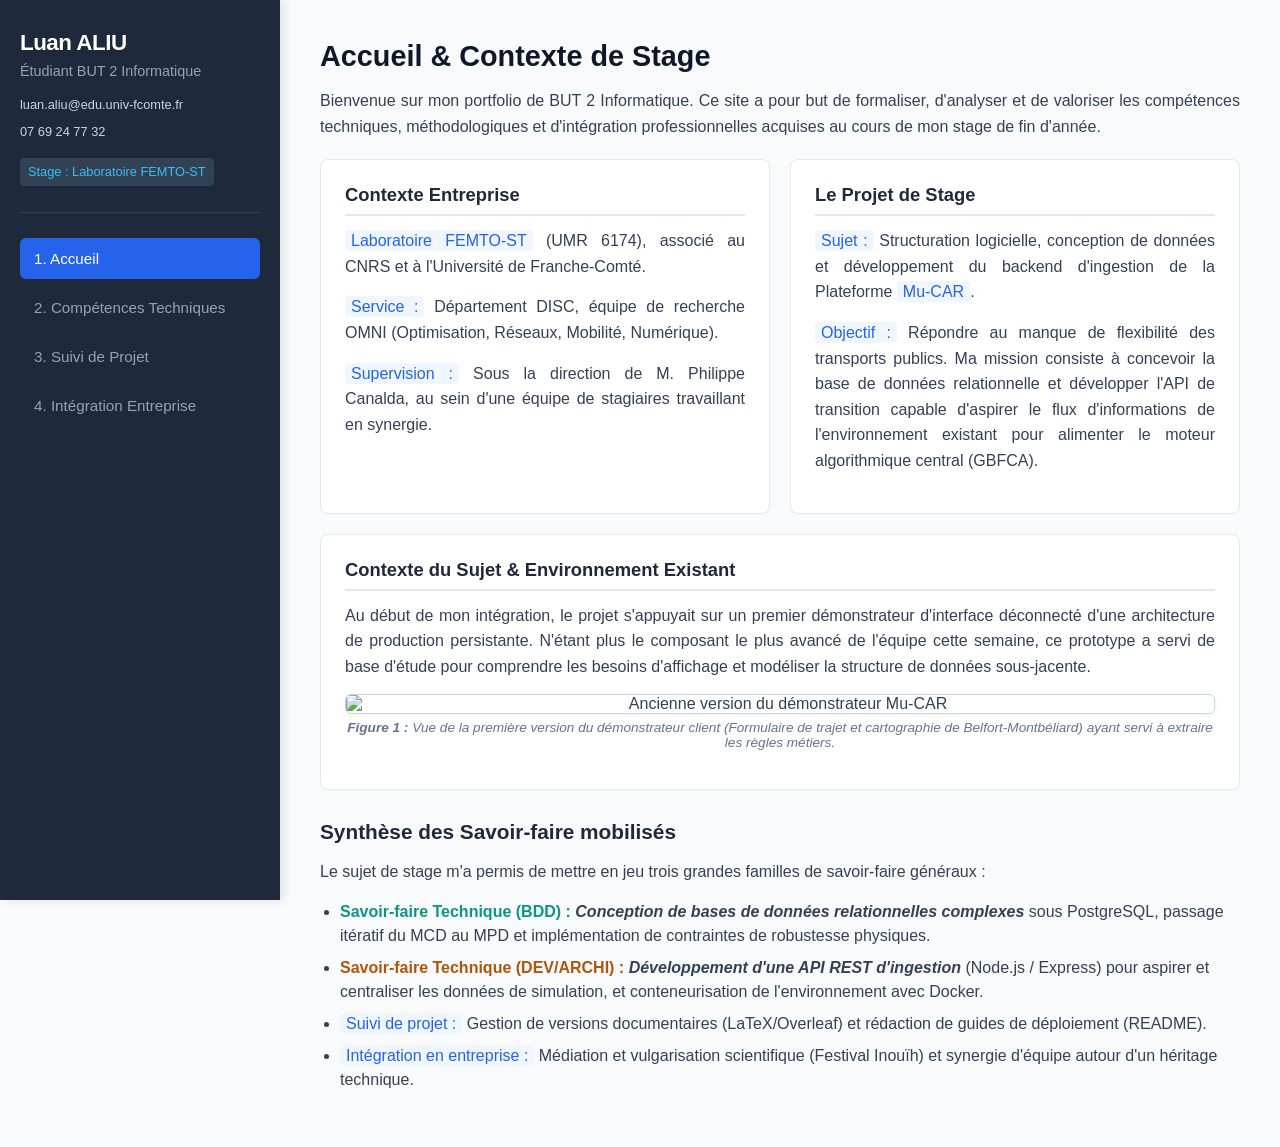
==== index.html @ a651ade5 "maj traces" ====
<!DOCTYPE html>
<html lang="fr">
<head>
    <meta charset="UTF-8">
    <meta name="viewport" content="width=device-width, initial-scale=1.0">
    <title>Portfolio BUT 2 - Accueil</title>
    <link rel="stylesheet" href="css/style.css">
</head>
<body>

    <div id="sidebar">
        <div id="profile-header">
            <h1>Luan ALIU</h1>
            <p class="title-sub">Étudiant BUT 2 Informatique</p>
            <p>luan.aliu@edu.univ-fcomte.fr</p>
            <p>07 69 24 77 32</p>
            <p class="lab-info">Stage : Laboratoire FEMTO-ST</p>
        </div>
        <nav class="main-nav">
            <a href="index.html" class="nav-link active">1. Accueil</a>
            <a href="technique.html" class="nav-link">2. Compétences Techniques</a>
            <a href="projet.html" class="nav-link">3. Suivi de Projet</a>
            <a href="entreprise.html" class="nav-link">4. Intégration Entreprise</a>
        </nav>
    </div>

    <div id="main-content">
        <h2>Accueil & Contexte de Stage</h2>
        <p>Bienvenue sur mon portfolio de BUT 2 Informatique. Ce site a pour but de formaliser, d'analyser et de valoriser les compétences techniques, méthodologiques et d'intégration professionnelles acquises au cours de mon stage de fin d'année.</p>
        
        <div class="flex-container">
            <div class="card">
                <h3>Contexte Entreprise</h3>
                <p><span class="highlight">Laboratoire FEMTO-ST</span> (UMR 6174), associé au CNRS et à l'Université de Franche-Comté.</p>
                <p><span class="highlight">Service :</span> Département DISC, équipe de recherche OMNI (Optimisation, Réseaux, Mobilité, Numérique).</p>
                <p><span class="highlight">Supervision :</span> Sous la direction de M. Philippe Canalda, au sein d'une équipe de stagiaires travaillant en synergie.</p>
            </div>
            <div class="card">
                <h3>Le Projet de Stage</h3>
                <p><span class="highlight">Sujet :</span> Structuration logicielle, conception de données et développement du backend d'ingestion de la Plateforme <span class="highlight">Mu-CAR</span>.</p>
                <p><span class="highlight">Objectif :</span> Répondre au manque de flexibilité des transports publics. Ma mission consiste à concevoir la base de données relationnelle et développer l'API de transition capable d'aspirer le flux d'informations de l'environnement existant pour alimenter le moteur algorithmique central (GBFCA).</p>
            </div>
        </div>

        <div class="card" style="margin-top: 20px;">
            <h3>Contexte du Sujet & Environnement Existant</h3>
            <p>Au début de mon intégration, le projet s'appuyait sur un premier démonstrateur d'interface déconnecté d'une architecture de production persistante. N'étant plus le composant le plus avancé de l'équipe cette semaine, ce prototype a servi de base d'étude pour comprendre les besoins d'affichage et modéliser la structure de données sous-jacente.</p>
            
            <div style="text-align: center;">
                <img src="images/demonstrateur_v1.jpg" alt="Ancienne version du démonstrateur Mu-CAR" class="portfolio-img" style="max-height: 350px; margin: 0 auto;">
                <span class="trace-caption"><b>Figure 1 :</b> Vue de la première version du démonstrateur client (Formulaire de trajet et cartographie de Belfort-Montbéliard) ayant servi à extraire les règles métiers.</span>
            </div>
        </div>

        <h3>Synthèse des Savoir-faire mobilisés</h3>
        <p>Le sujet de stage m'a permis de mettre en jeu trois grandes familles de savoir-faire généraux :</p>
        <ul>
            <li><span class="sf-bdd">Savoir-faire Technique (BDD) :</span> <i><b>Conception de bases de données relationnelles complexes</b></i> sous PostgreSQL, passage itératif du MCD au MPD et implémentation de contraintes de robustesse physiques.</li>
            <li><span class="sf-dev">Savoir-faire Technique (DEV/ARCHI) :</span> <i><b>Développement d'une API REST d'ingestion</b></i> (Node.js / Express) pour aspirer et centraliser les données de simulation, et conteneurisation de l'environnement avec Docker.</li>
            <li><span class="highlight">Suivi de projet :</span> Gestion de versions documentaires (LaTeX/Overleaf) et rédaction de guides de déploiement (README).</li>
            <li><span class="highlight">Intégration en entreprise :</span> Médiation et vulgarisation scientifique (Festival Inouïh) et synergie d'équipe autour d'un héritage technique.</li>
        </ul>
    </div>

</body>
</html>
---- css/style.css ----
/* ==========================================================================
   1. VARIABLES ET CONFIGURATION GÉNÉRALE
   ========================================================================== */
:root {
    --primary-color: #2563eb;       /* Bleu principal */
    --primary-hover: #1d4ed8;       /* Bleu survol */
    --bg-main: #f8fafc;             /* Fond de la page */
    --bg-sidebar: #1e293b;          /* Fond de la navigation (sombre) */
    --text-main: #334155;           /* Couleur du texte principal */
    --text-muted: #64748b;          /* Texte secondaire */
    --border-color: #e2e8f0;        /* Couleur des bordures */
    
    /* Couleurs thématiques pour le marquage des savoir-faire */
    --color-bdd: #0d9488;           /* Sarcelle / Teal */
    --color-dev: #b45309;           /* Ambre / Orange foncé */
    --color-archi: #6d28d9;         /* Violet */
}

* {
    box-sizing: border-box;
    margin: 0;
    padding: 0;
}

body {
    font-family: -apple-system, BlinkMacSystemFont, "Segoe UI", Roboto, Helvetica, Arial, sans-serif;
    color: var(--text-main);
    background-color: var(--bg-main);
    display: flex;
    min-height: 100vh;
}

/* ==========================================================================
   2. STRUCTURE DE LA BARRE LATÉRALE (ENTÊTE FIXE)
   ========================================================================== */
#sidebar {
    width: 280px;
    background-color: var(--bg-sidebar);
    color: #ffffff;
    padding: 30px 20px;
    position: fixed;
    top: 0;
    bottom: 0;
    left: 0;
    display: flex;
    flex-direction: column;
    z-index: 100;
    box-shadow: 4px 0 10px rgba(0, 0, 0, 0.1);
}

#profile-header {
    border-bottom: 1px solid #334155;
    padding-bottom: 20px;
    margin-bottom: 25px;
}

#profile-header h1 {
    font-size: 1.4rem;
    font-weight: 700;
    letter-spacing: -0.5px;
    margin-bottom: 4px;
}

#profile-header .title-sub {
    color: #94a3b8;
    font-size: 0.9rem;
    margin-bottom: 12px;
}

#profile-header p {
    font-size: 0.8rem;
    color: #cbd5e1;
    margin-bottom: 6px;
}

#profile-header .lab-info {
    margin-top: 10px;
    display: inline-block;
    background-color: #334155;
    padding: 4px 8px;
    border-radius: 4px;
    font-weight: 500;
    color: #38bdf8;
}

/* Navigation principale entre les 4 pages */
.main-nav {
    display: flex;
    flex-direction: column;
    gap: 8px;
}

.nav-link {
    color: #94a3b8;
    text-decoration: none;
    padding: 12px 14px;
    border-radius: 6px;
    font-size: 0.95rem;
    font-weight: 500;
    transition: all 0.2s ease;
}

.nav-link:hover {
    background-color: #334155;
    color: #ffffff;
}

.nav-link.active {
    background-color: var(--primary-color);
    color: #ffffff;
}

/* ==========================================================================
   3. ZONE DE CONTENU PRINCIPALE
   ========================================================================== */
#main-content {
    margin-left: 280px; /* Décale le contenu pour laisser la place au menu fixe */
    flex-grow: 1;
    padding: 40px;
    max-width: 1100px;
}

h2 {
    font-size: 1.8rem;
    color: #0f172a;
    margin-bottom: 15px;
    font-weight: 700;
}

h3 {
    font-size: 1.3rem;
    color: #1e293b;
    margin-top: 30px;
    margin-bottom: 15px;
    font-weight: 600;
}

h4 {
    font-size: 1rem;
    color: #0f172a;
    margin-bottom: 10px;
    font-weight: 600;
}

p {
    font-size: 1rem;
    line-height: 1.6;
    margin-bottom: 15px;
    text-align: justify;
}

ul {
    margin-bottom: 15px;
    padding-left: 20px;
}

li {
    margin-bottom: 8px;
    line-height: 1.5;
}

/* ==========================================================================
   4. COMPOSANTS ET CARTES (CARDS)
   ========================================================================== */
.flex-container {
    display: flex;
    gap: 20px;
    margin-top: 20px;
}

.card {
    background: #ffffff;
    border: 1px solid var(--border-color);
    border-radius: 8px;
    padding: 24px;
    flex: 1;
    box-shadow: 0 1px 3px rgba(0,0,0,0.02);
}

.card h3 {
    margin-top: 0;
    margin-bottom: 12px;
    font-size: 1.15rem;
    border-bottom: 2px solid var(--border-color);
    padding-bottom: 8px;
}

/* Éléments de mise en valeur (Mots-clés / Badges) */
.highlight {
    background-color: #eff6ff;
    color: var(--primary-color);
    padding: 2px 6px;
    border-radius: 4px;
    font-weight: 500;
}

.badge {
    display: inline-block;
    background-color: #22c55e;
    color: #ffffff;
    font-size: 0.8rem;
    font-weight: 700;
    padding: 4px 8px;
    border-radius: 4px;
    margin-top: 5px;
}

/* ==========================================================================
   5. NAVIGATION DES SOUS-PAGES (ONGLETS INTERNES)
   ========================================================================== */
.sub-nav-container {
    display: flex;
    gap: 10px;
    border-bottom: 2px solid var(--border-color);
    margin-bottom: 25px;
    margin-top: 10px;
}

.sub-btn {
    background: none;
    border: none;
    padding: 10px 16px;
    font-size: 0.95rem;
    font-weight: 600;
    color: var(--text-muted);
    cursor: pointer;
    border-bottom: 2px solid transparent;
    margin-bottom: -2px;
    transition: all 0.2s ease;
}

.sub-btn:hover {
    color: var(--primary-color);
}

.sub-btn.active {
    color: var(--primary-color);
    border-bottom-color: var(--primary-color);
}

/* Gestion de la visibilité des sous-pages dynamiques */
.sub-page {
    display: none;
}

.sub-page.active {
    display: block;
}

/* Encadré d'introduction des savoir-faire élémentaires */
.skills-list-box {
    background-color: #f1f5f9;
    border: 1px solid #cbd5e1;
    border-radius: 6px;
    padding: 16px 20px;
    margin-bottom: 25px;
}

.skills-list-box h4 {
    color: #334155;
    margin-bottom: 12px;
}

/* ==========================================================================
   6. MARQUAGE COUPE-FEU DES SAVOIR-FAIRE DANS LE TEXTE
   ========================================================================== */
.sf-bdd {
    color: var(--color-bdd);
    font-weight: 600;
}

.sf-dev {
    color: var(--color-dev);
    font-weight: 600;
}

.sf-archi {
    color: var(--color-archi);
    font-weight: 600;
}

/* ==========================================================================
   7. STYLISATION DES TRACES DU CODE ET TEXTE BRUT
   ========================================================================== */
.trace-box {
    background-color: #0f172a;
    color: #f8fafc;
    padding: 16px;
    border-radius: 6px;
    font-family: "Fira Code", Consolas, Monaco, monospace;
    font-size: 0.9rem;
    overflow-x: auto;
    margin-top: 10px;
    border-left: 4px solid var(--primary-color);
    line-height: 1.5;
}

.trace-caption {
    display: block;
    font-size: 0.85rem;
    color: var(--text-muted);
    margin-top: 6px;
    margin-bottom: 15px;
    font-style: italic;
}

/* ==========================================================================
   8. AJOUT CONFORME : STYLISATION DES TRACES VISUELLES (IMAGES & CADRES)
   ========================================================================== */
/* Image générique d'une trace ou illustration */
.portfolio-img {
    max-width: 100%;
    height: auto;
    border: 1px solid #cbd5e1;
    border-radius: 6px;
    box-shadow: 0 2px 5px rgba(0, 0, 0, 0.05);
    margin-top: 5px;
    display: block;
}

/* Conteneur pour encadrer proprement une image technique */
.trace-image-wrapper {
    position: relative;
    background-color: #ffffff;
    padding: 10px;
    border: 1px solid var(--border-color);
    border-radius: 8px;
    margin-top: 10px;
}

/* Bannière d'appel pour matérialiser graphiquement les zones/points remarquables */
.visual-callout-box {
    background-color: #eff6ff;
    border-left: 4px solid var(--primary-color);
    padding: 12px 16px;
    margin: 15px 0;
    font-size: 0.92rem;
    line-height: 1.5;
    border-radius: 0 6px 6px 0;
}

.visual-callout-box b {
    color: #1e40af;
}

.visual-callout-box tt {
    background-color: #dbeafe;
    padding: 1px 4px;
    border-radius: 4px;
    font-family: monospace;
    font-size: 0.95rem;
}
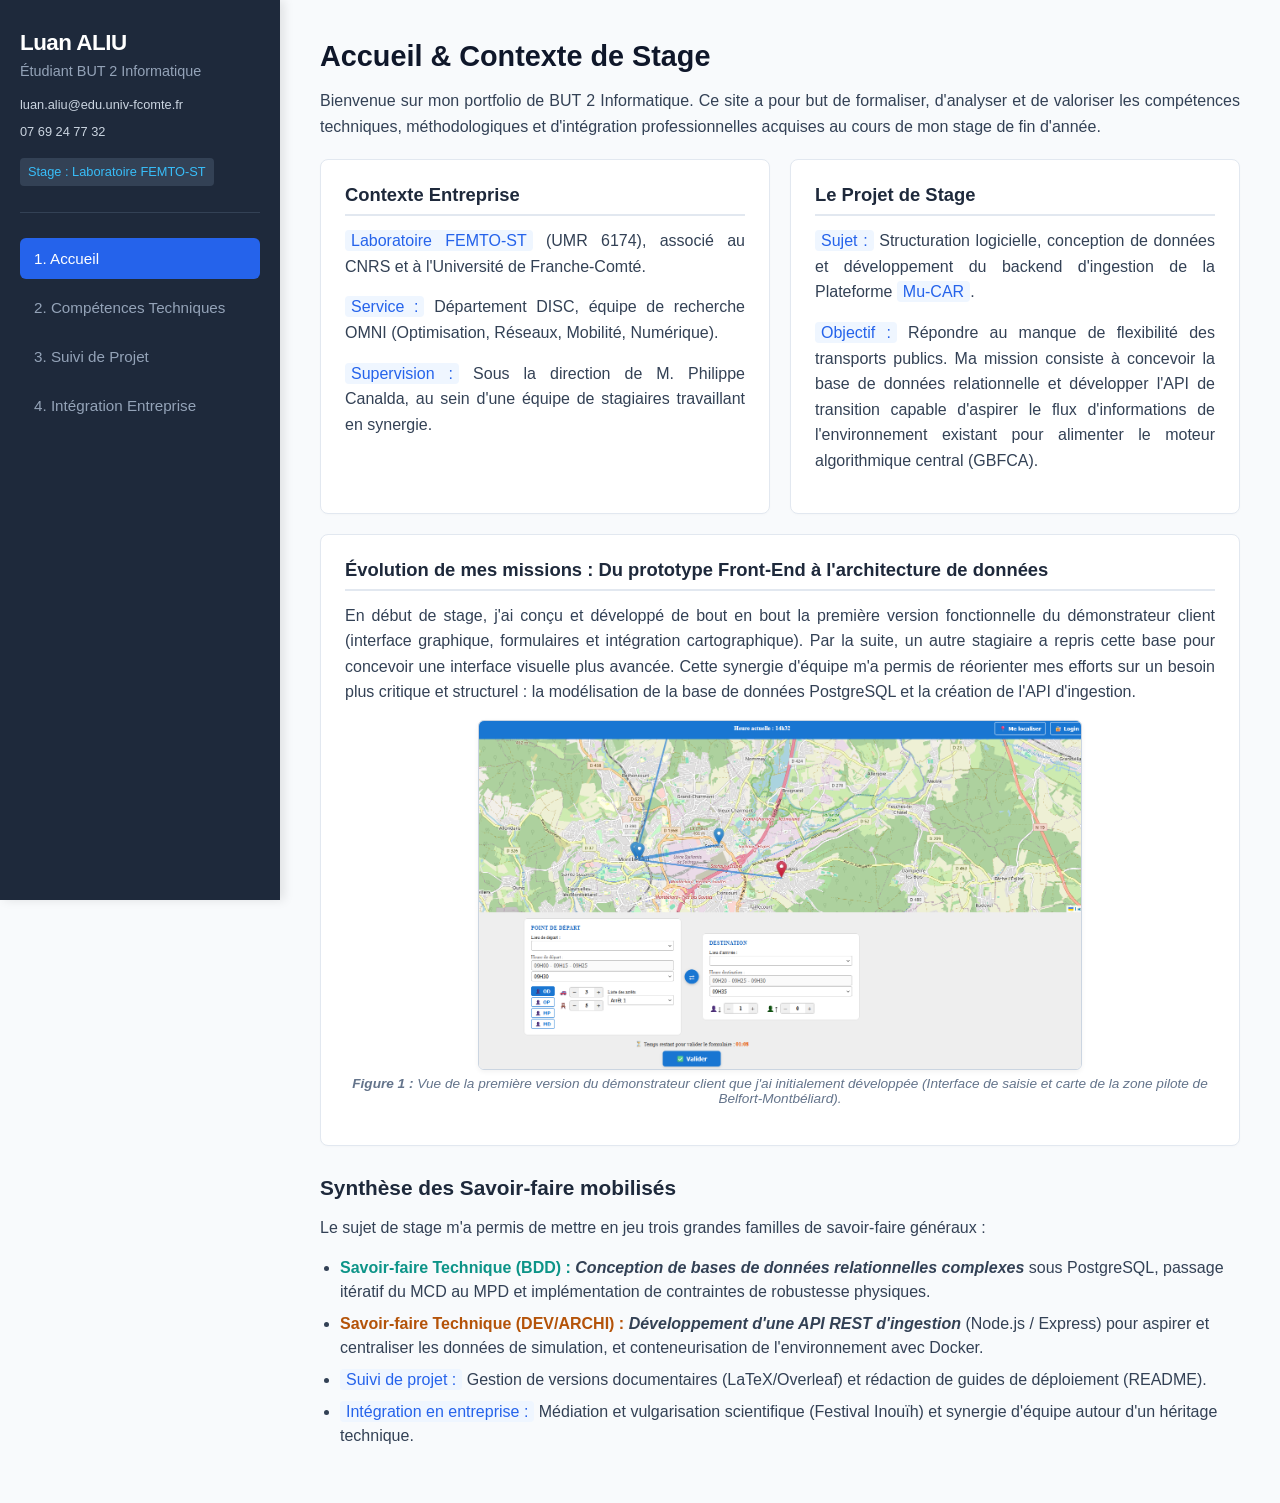
==== commit aad8b12b: "maj erreur image accueil" ====
--- a/index.html
+++ b/index.html
@@ -43,12 +43,12 @@
         </div>
 
         <div class="card" style="margin-top: 20px;">
-            <h3>Contexte du Sujet & Environnement Existant</h3>
-            <p>Au début de mon intégration, le projet s'appuyait sur un premier démonstrateur d'interface déconnecté d'une architecture de production persistante. N'étant plus le composant le plus avancé de l'équipe cette semaine, ce prototype a servi de base d'étude pour comprendre les besoins d'affichage et modéliser la structure de données sous-jacente.</p>
+            <h3>Évolution de mes missions : Du prototype Front-End à l'architecture de données</h3>
+            <p>En début de stage, j'ai conçu et développé de bout en bout la première version fonctionnelle du démonstrateur client (interface graphique, formulaires et intégration cartographique). Par la suite, un autre stagiaire a repris cette base pour concevoir une interface visuelle plus avancée. Cette synergie d'équipe m'a permis de réorienter mes efforts sur un besoin plus critique et structurel : la modélisation de la base de données PostgreSQL et la création de l'API d'ingestion.</p>
             
             <div style="text-align: center;">
-                <img src="images/demonstrateur_v1.jpg" alt="Ancienne version du démonstrateur Mu-CAR" class="portfolio-img" style="max-height: 350px; margin: 0 auto;">
-                <span class="trace-caption"><b>Figure 1 :</b> Vue de la première version du démonstrateur client (Formulaire de trajet et cartographie de Belfort-Montbéliard) ayant servi à extraire les règles métiers.</span>
+                <img src="images/demonstrateur_v1.png" alt="Première version du démonstrateur par Luan Aliu" class="portfolio-img" style="max-height: 350px; margin: 0 auto;">
+                <span class="trace-caption"><b>Figure 1 :</b> Vue de la première version du démonstrateur client que j'ai initialement développée (Interface de saisie et carte de la zone pilote de Belfort-Montbéliard).</span>
             </div>
         </div>
 
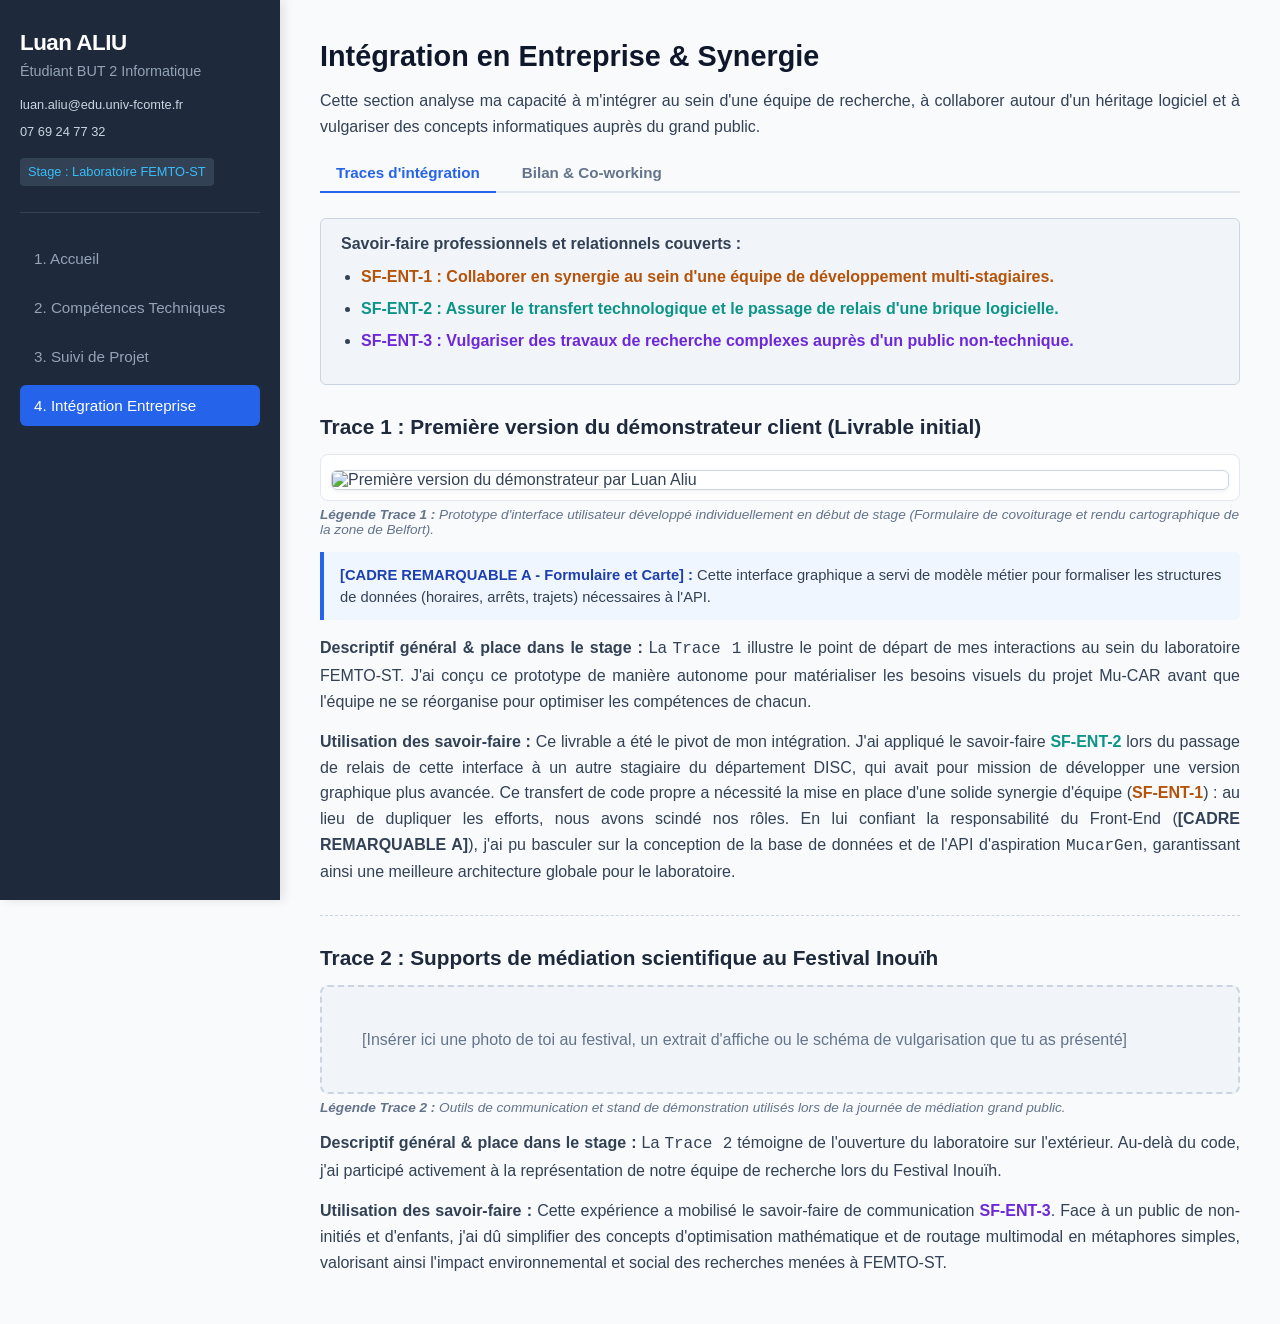
==== commit 87c84b4a: "modif accueil" ====
--- a/index.html
+++ b/index.html
@@ -3,7 +3,7 @@
 <head>
     <meta charset="UTF-8">
     <meta name="viewport" content="width=device-width, initial-scale=1.0">
-    <title>Portfolio BUT 2 - Accueil</title>
+    <title>Portfolio BUT 2 - Intégration Entreprise</title>
     <link rel="stylesheet" href="css/style.css">
 </head>
 <body>
@@ -17,50 +17,72 @@
             <p class="lab-info">Stage : Laboratoire FEMTO-ST</p>
         </div>
         <nav class="main-nav">
-            <a href="index.html" class="nav-link active">1. Accueil</a>
+            <a href="index.html" class="nav-link">1. Accueil</a>
             <a href="technique.html" class="nav-link">2. Compétences Techniques</a>
             <a href="projet.html" class="nav-link">3. Suivi de Projet</a>
-            <a href="entreprise.html" class="nav-link">4. Intégration Entreprise</a>
+            <a href="entreprise.html" class="nav-link active">4. Intégration Entreprise</a>
         </nav>
     </div>
 
     <div id="main-content">
-        <h2>Accueil & Contexte de Stage</h2>
-        <p>Bienvenue sur mon portfolio de BUT 2 Informatique. Ce site a pour but de formaliser, d'analyser et de valoriser les compétences techniques, méthodologiques et d'intégration professionnelles acquises au cours de mon stage de fin d'année.</p>
+        <h2>Intégration en Entreprise & Synergie</h2>
+        <p>Cette section analyse ma capacité à m'intégrer au sein d'une équipe de recherche, à collaborer autour d'un héritage logiciel et à vulgariser des concepts informatiques auprès du grand public.</p>
         
-        <div class="flex-container">
+        <div class="sub-nav-container">
+            <button class="sub-btn active" onclick="switchSubPage('ent-traces')">Traces d'intégration</button>
+            <button class="sub-btn" onclick="switchSubPage('ent-bilan')">Bilan & Co-working</button>
+        </div>
+
+        <div id="ent-traces" class="sub-page active">
+            
+            <div class="skills-list-box">
+                <h4>Savoir-faire professionnels et relationnels couverts :</h4>
+                <ul>
+                    <li><span class="sf-dev">SF-ENT-1 : Collaborer en synergie au sein d'une équipe de développement multi-stagiaires.</span></li>
+                    <li><span class="sf-bdd">SF-ENT-2 : Assurer le transfert technologique et le passage de relais d'une brique logicielle.</span></li>
+                    <li><span class="sf-archi">SF-ENT-3 : Vulgariser des travaux de recherche complexes auprès d'un public non-technique.</span></li>
+                </ul>
+            </div>
+
+            <h3>Trace 1 : Première version du démonstrateur client (Livrable initial)</h3>
+            <div class="trace-image-wrapper">
+                <img src="images/demonstrateur_v1.jpg" alt="Première version du démonstrateur par Luan Aliu" class="portfolio-img">
+            </div>
+            <span class="trace-caption"><b>Légende Trace 1 :</b> Prototype d'interface utilisateur développé individuellement en début de stage (Formulaire de covoiturage et rendu cartographique de la zone de Belfort).</span>
+
+            <div class="visual-callout-box">
+                <b>[CADRE REMARQUABLE A - Formulaire et Carte] :</b> Cette interface graphique a servi de modèle métier pour formaliser les structures de données (horaires, arrêts, trajets) nécessaires à l'API.
+            </div>
+            
+            <p><b>Descriptif général & place dans le stage :</b> La <tt>Trace 1</tt> illustre le point de départ de mes interactions au sein du laboratoire FEMTO-ST. J'ai conçu ce prototype de manière autonome pour matérialiser les besoins visuels du projet Mu-CAR avant que l'équipe ne se réorganise pour optimiser les compétences de chacun.</p>
+            
+            <p><b>Utilisation des savoir-faire :</b> Ce livrable a été le pivot de mon intégration. J'ai appliqué le savoir-faire <span class="sf-bdd">SF-ENT-2</span> lors du passage de relais de cette interface à un autre stagiaire du département DISC, qui avait pour mission de développer une version graphique plus avancée. Ce transfert de code propre a nécessité la mise en place d'une solide synergie d'équipe (<span class="sf-dev">SF-ENT-1</span>) : au lieu de dupliquer les efforts, nous avons scindé nos rôles. En lui confiant la responsabilité du Front-End (<b>[CADRE REMARQUABLE A]</b>), j'ai pu basculer sur la conception de la base de données et de l'API d'aspiration <tt>MucarGen</tt>, garantissant ainsi une meilleure architecture globale pour le laboratoire.</p>
+
+            <hr style="margin: 30px 0; border: 0; border-top: 1px dashed #cbd5e1;">
+
+            <h3>Trace 2 : Supports de médiation scientifique au Festival Inouïh</h3>
+            <div class="trace-image-wrapper" style="text-align: center; padding: 40px; background: #f1f5f9; border: 2px dashed #cbd5e1;">
+                <p style="color: #64748b; margin: 0;">[Insérer ici une photo de toi au festival, un extrait d'affiche ou le schéma de vulgarisation que tu as présenté]</p>
+            </div>
+            <span class="trace-caption"><b>Légende Trace 2 :</b> Outils de communication et stand de démonstration utilisés lors de la journée de médiation grand public.</span>
+            
+            <p><b>Descriptif général & place dans le stage :</b> La <tt>Trace 2</tt> témoigne de l'ouverture du laboratoire sur l'extérieur. Au-delà du code, j'ai participé activement à la représentation de notre équipe de recherche lors du Festival Inouïh.</p>
+            
+            <p><b>Utilisation des savoir-faire :</b> Cette expérience a mobilisé le savoir-faire de communication <span class="sf-archi">SF-ENT-3</span>. Face à un public de non-initiés et d'enfants, j'ai dû simplifier des concepts d'optimisation mathématique et de routage multimodal en métaphores simples, valorisant ainsi l'impact environnemental et social des recherches menées à FEMTO-ST.</p>
+        </div>
+
+        <div id="ent-bilan" class="sub-page">
             <div class="card">
-                <h3>Contexte Entreprise</h3>
-                <p><span class="highlight">Laboratoire FEMTO-ST</span> (UMR 6174), associé au CNRS et à l'Université de Franche-Comté.</p>
-                <p><span class="highlight">Service :</span> Département DISC, équipe de recherche OMNI (Optimisation, Réseaux, Mobilité, Numérique).</p>
-                <p><span class="highlight">Supervision :</span> Sous la direction de M. Philippe Canalda, au sein d'une équipe de stagiaires travaillant en synergie.</p>
-            </div>
-            <div class="card">
-                <h3>Le Projet de Stage</h3>
-                <p><span class="highlight">Sujet :</span> Structuration logicielle, conception de données et développement du backend d'ingestion de la Plateforme <span class="highlight">Mu-CAR</span>.</p>
-                <p><span class="highlight">Objectif :</span> Répondre au manque de flexibilité des transports publics. Ma mission consiste à concevoir la base de données relationnelle et développer l'API de transition capable d'aspirer le flux d'informations de l'environnement existant pour alimenter le moteur algorithmique central (GBFCA).</p>
+                <h3>Bilan sur le savoir-faire général : Travail collaboratif et communication</h3>
+                <p><b>Résumé des savoir-faire élémentaires associés :</b> Synergie d'équipe (<span class="sf-dev">SF-ENT-1</span>), transfert de briques logicielles (<span class="sf-bdd">SF-ENT-2</span>) et vulgarisation publique (<span class="sf-archi">SF-ENT-3</span>).</p>
+                <p><b>Contexte d'utilisation :</b> Répartition des rôles de développement du projet Mu-CAR et animation des stands de vulgarisation du CNRS.</p>
+                <p><b>Contexte d'apprentissage & Difficultés :</b> Travailler en équipe sur un projet universitaire est courant, mais s'intégrer dans un flux de recherche avec des livrables interconnectés (<tt>Trace 1</tt>) était inédit. La principale difficulté a été d'accepter de léguer mon code d'interface graphique pour me focaliser exclusivement sur le backend. La vulgarisation lors du Festival (<tt>Trace 2</tt>) a également demandé un effort d'adaptation postural important par rapport aux présentations académiques classiques.</p>
+                <p><b>Évaluation du niveau d'expertise :</b> <span class="badge" style="background-color: #3b82f6;">TRÈS BON</span><br>
+                <i>Justification :</i> Avant le stage, j'avais une approche très individualiste du code. Grâce à ce passage de relais réussi et à mon implication dans les événements du laboratoire, j'ai développé une posture professionnelle capable de s'effacer pour l'intérêt collectif d'un projet informatique.</p>
             </div>
         </div>
-
-        <div class="card" style="margin-top: 20px;">
-            <h3>Évolution de mes missions : Du prototype Front-End à l'architecture de données</h3>
-            <p>En début de stage, j'ai conçu et développé de bout en bout la première version fonctionnelle du démonstrateur client (interface graphique, formulaires et intégration cartographique). Par la suite, un autre stagiaire a repris cette base pour concevoir une interface visuelle plus avancée. Cette synergie d'équipe m'a permis de réorienter mes efforts sur un besoin plus critique et structurel : la modélisation de la base de données PostgreSQL et la création de l'API d'ingestion.</p>
-            
-            <div style="text-align: center;">
-                <img src="images/demonstrateur_v1.png" alt="Première version du démonstrateur par Luan Aliu" class="portfolio-img" style="max-height: 350px; margin: 0 auto;">
-                <span class="trace-caption"><b>Figure 1 :</b> Vue de la première version du démonstrateur client que j'ai initialement développée (Interface de saisie et carte de la zone pilote de Belfort-Montbéliard).</span>
-            </div>
-        </div>
-
-        <h3>Synthèse des Savoir-faire mobilisés</h3>
-        <p>Le sujet de stage m'a permis de mettre en jeu trois grandes familles de savoir-faire généraux :</p>
-        <ul>
-            <li><span class="sf-bdd">Savoir-faire Technique (BDD) :</span> <i><b>Conception de bases de données relationnelles complexes</b></i> sous PostgreSQL, passage itératif du MCD au MPD et implémentation de contraintes de robustesse physiques.</li>
-            <li><span class="sf-dev">Savoir-faire Technique (DEV/ARCHI) :</span> <i><b>Développement d'une API REST d'ingestion</b></i> (Node.js / Express) pour aspirer et centraliser les données de simulation, et conteneurisation de l'environnement avec Docker.</li>
-            <li><span class="highlight">Suivi de projet :</span> Gestion de versions documentaires (LaTeX/Overleaf) et rédaction de guides de déploiement (README).</li>
-            <li><span class="highlight">Intégration en entreprise :</span> Médiation et vulgarisation scientifique (Festival Inouïh) et synergie d'équipe autour d'un héritage technique.</li>
-        </ul>
     </div>
 
+    <script src="js/app.js"></script>
 </body>
 </html>
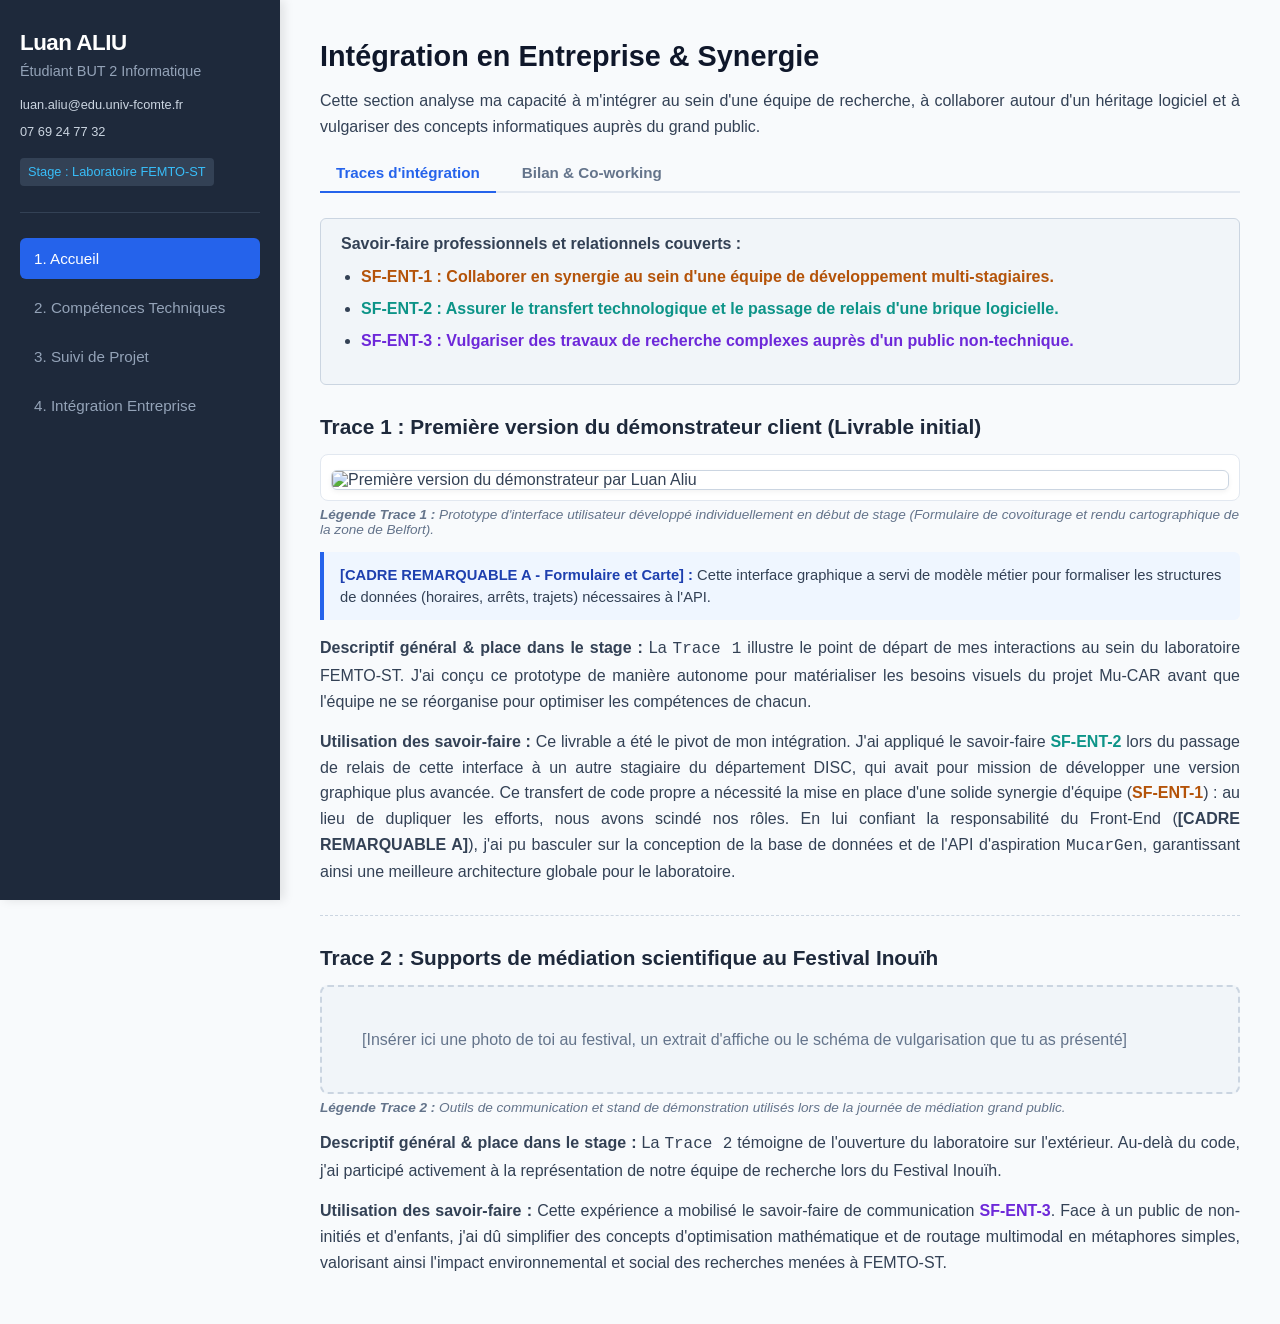
==== commit 99df3d20: "correction bug" ====
--- a/index.html
+++ b/index.html
@@ -17,10 +17,10 @@
             <p class="lab-info">Stage : Laboratoire FEMTO-ST</p>
         </div>
         <nav class="main-nav">
-            <a href="index.html" class="nav-link">1. Accueil</a>
+            <a href="index.html" class="nav-link active">1. Accueil</a>
             <a href="technique.html" class="nav-link">2. Compétences Techniques</a>
             <a href="projet.html" class="nav-link">3. Suivi de Projet</a>
-            <a href="entreprise.html" class="nav-link active">4. Intégration Entreprise</a>
+            <a href="entreprise.html" class="nav-link">4. Intégration Entreprise</a>
         </nav>
     </div>
 
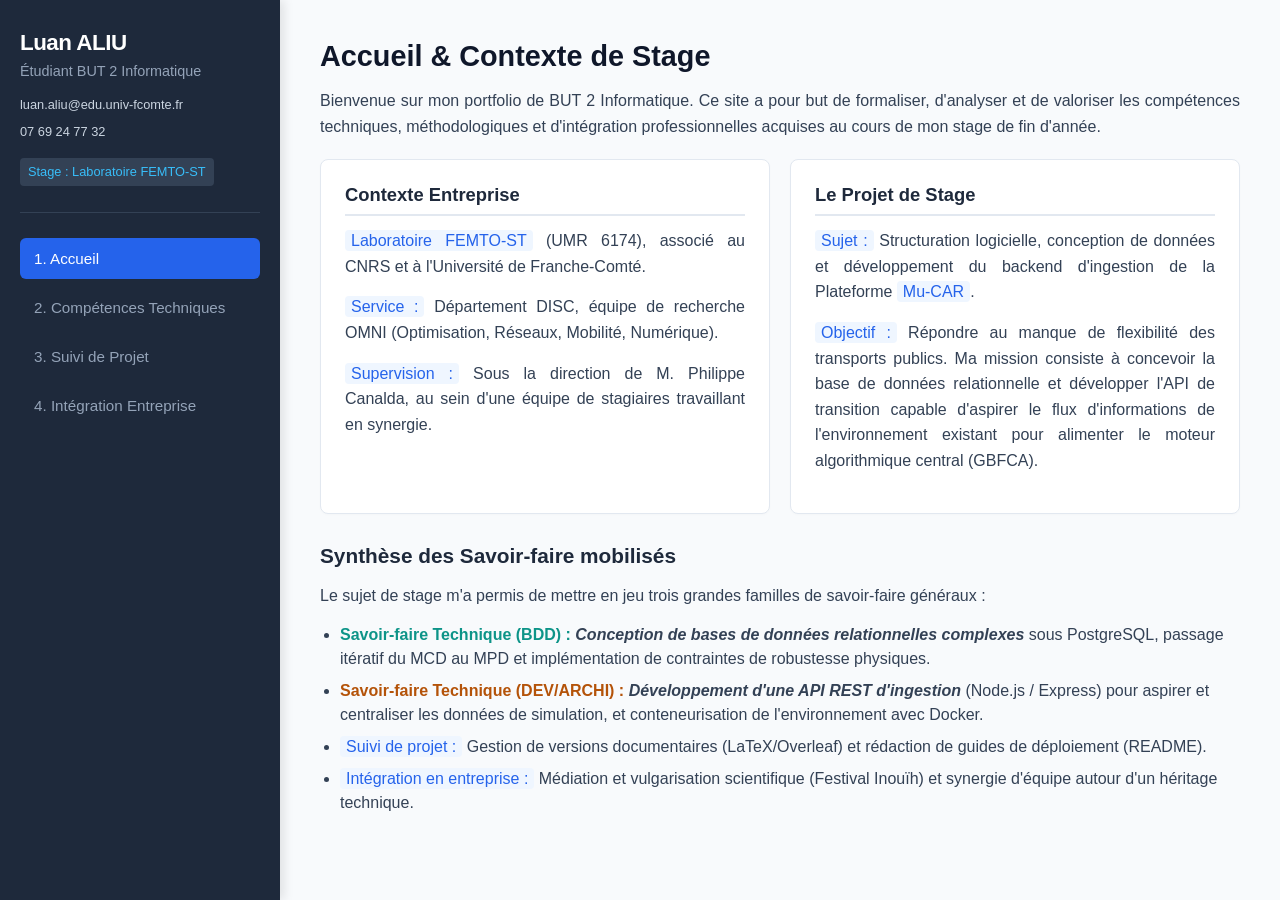
==== commit 712ade85: "maj traces2" ====
--- a/index.html
+++ b/index.html
@@ -3,7 +3,7 @@
 <head>
     <meta charset="UTF-8">
     <meta name="viewport" content="width=device-width, initial-scale=1.0">
-    <title>Portfolio BUT 2 - Intégration Entreprise</title>
+    <title>Portfolio BUT 2 - Accueil</title>
     <link rel="stylesheet" href="css/style.css">
 </head>
 <body>
@@ -25,64 +25,32 @@
     </div>
 
     <div id="main-content">
-        <h2>Intégration en Entreprise & Synergie</h2>
-        <p>Cette section analyse ma capacité à m'intégrer au sein d'une équipe de recherche, à collaborer autour d'un héritage logiciel et à vulgariser des concepts informatiques auprès du grand public.</p>
+        <h2>Accueil & Contexte de Stage</h2>
+        <p>Bienvenue sur mon portfolio de BUT 2 Informatique. Ce site a pour but de formaliser, d'analyser et de valoriser les compétences techniques, méthodologiques et d'intégration professionnelles acquises au cours de mon stage de fin d'année.</p>
         
-        <div class="sub-nav-container">
-            <button class="sub-btn active" onclick="switchSubPage('ent-traces')">Traces d'intégration</button>
-            <button class="sub-btn" onclick="switchSubPage('ent-bilan')">Bilan & Co-working</button>
+        <div class="flex-container">
+            <div class="card">
+                <h3>Contexte Entreprise</h3>
+                <p><span class="highlight">Laboratoire FEMTO-ST</span> (UMR 6174), associé au CNRS et à l'Université de Franche-Comté.</p>
+                <p><span class="highlight">Service :</span> Département DISC, équipe de recherche OMNI (Optimisation, Réseaux, Mobilité, Numérique).</p>
+                <p><span class="highlight">Supervision :</span> Sous la direction de M. Philippe Canalda, au sein d'une équipe de stagiaires travaillant en synergie.</p>
+            </div>
+            <div class="card">
+                <h3>Le Projet de Stage</h3>
+                <p><span class="highlight">Sujet :</span> Structuration logicielle, conception de données et développement du backend d'ingestion de la Plateforme <span class="highlight">Mu-CAR</span>.</p>
+                <p><span class="highlight">Objectif :</span> Répondre au manque de flexibilité des transports publics. Ma mission consiste à concevoir la base de données relationnelle et développer l'API de transition capable d'aspirer le flux d'informations de l'environnement existant pour alimenter le moteur algorithmique central (GBFCA).</p>
+            </div>
         </div>
 
-        <div id="ent-traces" class="sub-page active">
-            
-            <div class="skills-list-box">
-                <h4>Savoir-faire professionnels et relationnels couverts :</h4>
-                <ul>
-                    <li><span class="sf-dev">SF-ENT-1 : Collaborer en synergie au sein d'une équipe de développement multi-stagiaires.</span></li>
-                    <li><span class="sf-bdd">SF-ENT-2 : Assurer le transfert technologique et le passage de relais d'une brique logicielle.</span></li>
-                    <li><span class="sf-archi">SF-ENT-3 : Vulgariser des travaux de recherche complexes auprès d'un public non-technique.</span></li>
-                </ul>
-            </div>
-
-            <h3>Trace 1 : Première version du démonstrateur client (Livrable initial)</h3>
-            <div class="trace-image-wrapper">
-                <img src="images/demonstrateur_v1.jpg" alt="Première version du démonstrateur par Luan Aliu" class="portfolio-img">
-            </div>
-            <span class="trace-caption"><b>Légende Trace 1 :</b> Prototype d'interface utilisateur développé individuellement en début de stage (Formulaire de covoiturage et rendu cartographique de la zone de Belfort).</span>
-
-            <div class="visual-callout-box">
-                <b>[CADRE REMARQUABLE A - Formulaire et Carte] :</b> Cette interface graphique a servi de modèle métier pour formaliser les structures de données (horaires, arrêts, trajets) nécessaires à l'API.
-            </div>
-            
-            <p><b>Descriptif général & place dans le stage :</b> La <tt>Trace 1</tt> illustre le point de départ de mes interactions au sein du laboratoire FEMTO-ST. J'ai conçu ce prototype de manière autonome pour matérialiser les besoins visuels du projet Mu-CAR avant que l'équipe ne se réorganise pour optimiser les compétences de chacun.</p>
-            
-            <p><b>Utilisation des savoir-faire :</b> Ce livrable a été le pivot de mon intégration. J'ai appliqué le savoir-faire <span class="sf-bdd">SF-ENT-2</span> lors du passage de relais de cette interface à un autre stagiaire du département DISC, qui avait pour mission de développer une version graphique plus avancée. Ce transfert de code propre a nécessité la mise en place d'une solide synergie d'équipe (<span class="sf-dev">SF-ENT-1</span>) : au lieu de dupliquer les efforts, nous avons scindé nos rôles. En lui confiant la responsabilité du Front-End (<b>[CADRE REMARQUABLE A]</b>), j'ai pu basculer sur la conception de la base de données et de l'API d'aspiration <tt>MucarGen</tt>, garantissant ainsi une meilleure architecture globale pour le laboratoire.</p>
-
-            <hr style="margin: 30px 0; border: 0; border-top: 1px dashed #cbd5e1;">
-
-            <h3>Trace 2 : Supports de médiation scientifique au Festival Inouïh</h3>
-            <div class="trace-image-wrapper" style="text-align: center; padding: 40px; background: #f1f5f9; border: 2px dashed #cbd5e1;">
-                <p style="color: #64748b; margin: 0;">[Insérer ici une photo de toi au festival, un extrait d'affiche ou le schéma de vulgarisation que tu as présenté]</p>
-            </div>
-            <span class="trace-caption"><b>Légende Trace 2 :</b> Outils de communication et stand de démonstration utilisés lors de la journée de médiation grand public.</span>
-            
-            <p><b>Descriptif général & place dans le stage :</b> La <tt>Trace 2</tt> témoigne de l'ouverture du laboratoire sur l'extérieur. Au-delà du code, j'ai participé activement à la représentation de notre équipe de recherche lors du Festival Inouïh.</p>
-            
-            <p><b>Utilisation des savoir-faire :</b> Cette expérience a mobilisé le savoir-faire de communication <span class="sf-archi">SF-ENT-3</span>. Face à un public de non-initiés et d'enfants, j'ai dû simplifier des concepts d'optimisation mathématique et de routage multimodal en métaphores simples, valorisant ainsi l'impact environnemental et social des recherches menées à FEMTO-ST.</p>
-        </div>
-
-        <div id="ent-bilan" class="sub-page">
-            <div class="card">
-                <h3>Bilan sur le savoir-faire général : Travail collaboratif et communication</h3>
-                <p><b>Résumé des savoir-faire élémentaires associés :</b> Synergie d'équipe (<span class="sf-dev">SF-ENT-1</span>), transfert de briques logicielles (<span class="sf-bdd">SF-ENT-2</span>) et vulgarisation publique (<span class="sf-archi">SF-ENT-3</span>).</p>
-                <p><b>Contexte d'utilisation :</b> Répartition des rôles de développement du projet Mu-CAR et animation des stands de vulgarisation du CNRS.</p>
-                <p><b>Contexte d'apprentissage & Difficultés :</b> Travailler en équipe sur un projet universitaire est courant, mais s'intégrer dans un flux de recherche avec des livrables interconnectés (<tt>Trace 1</tt>) était inédit. La principale difficulté a été d'accepter de léguer mon code d'interface graphique pour me focaliser exclusivement sur le backend. La vulgarisation lors du Festival (<tt>Trace 2</tt>) a également demandé un effort d'adaptation postural important par rapport aux présentations académiques classiques.</p>
-                <p><b>Évaluation du niveau d'expertise :</b> <span class="badge" style="background-color: #3b82f6;">TRÈS BON</span><br>
-                <i>Justification :</i> Avant le stage, j'avais une approche très individualiste du code. Grâce à ce passage de relais réussi et à mon implication dans les événements du laboratoire, j'ai développé une posture professionnelle capable de s'effacer pour l'intérêt collectif d'un projet informatique.</p>
-            </div>
-        </div>
+        <h3>Synthèse des Savoir-faire mobilisés</h3>
+        <p>Le sujet de stage m'a permis de mettre en jeu trois grandes familles de savoir-faire généraux :</p>
+        <ul>
+            <li><span class="sf-bdd">Savoir-faire Technique (BDD) :</span> <i><b>Conception de bases de données relationnelles complexes</b></i> sous PostgreSQL, passage itératif du MCD au MPD et implémentation de contraintes de robustesse physiques.</li>
+            <li><span class="sf-dev">Savoir-faire Technique (DEV/ARCHI) :</span> <i><b>Développement d'une API REST d'ingestion</b></i> (Node.js / Express) pour aspirer et centraliser les données de simulation, et conteneurisation de l'environnement avec Docker.</li>
+            <li><span class="highlight">Suivi de projet :</span> Gestion de versions documentaires (LaTeX/Overleaf) et rédaction de guides de déploiement (README).</li>
+            <li><span class="highlight">Intégration en entreprise :</span> Médiation et vulgarisation scientifique (Festival Inouïh) et synergie d'équipe autour d'un héritage technique.</li>
+        </ul>
     </div>
-
     <script src="js/app.js"></script>
 </body>
 </html>
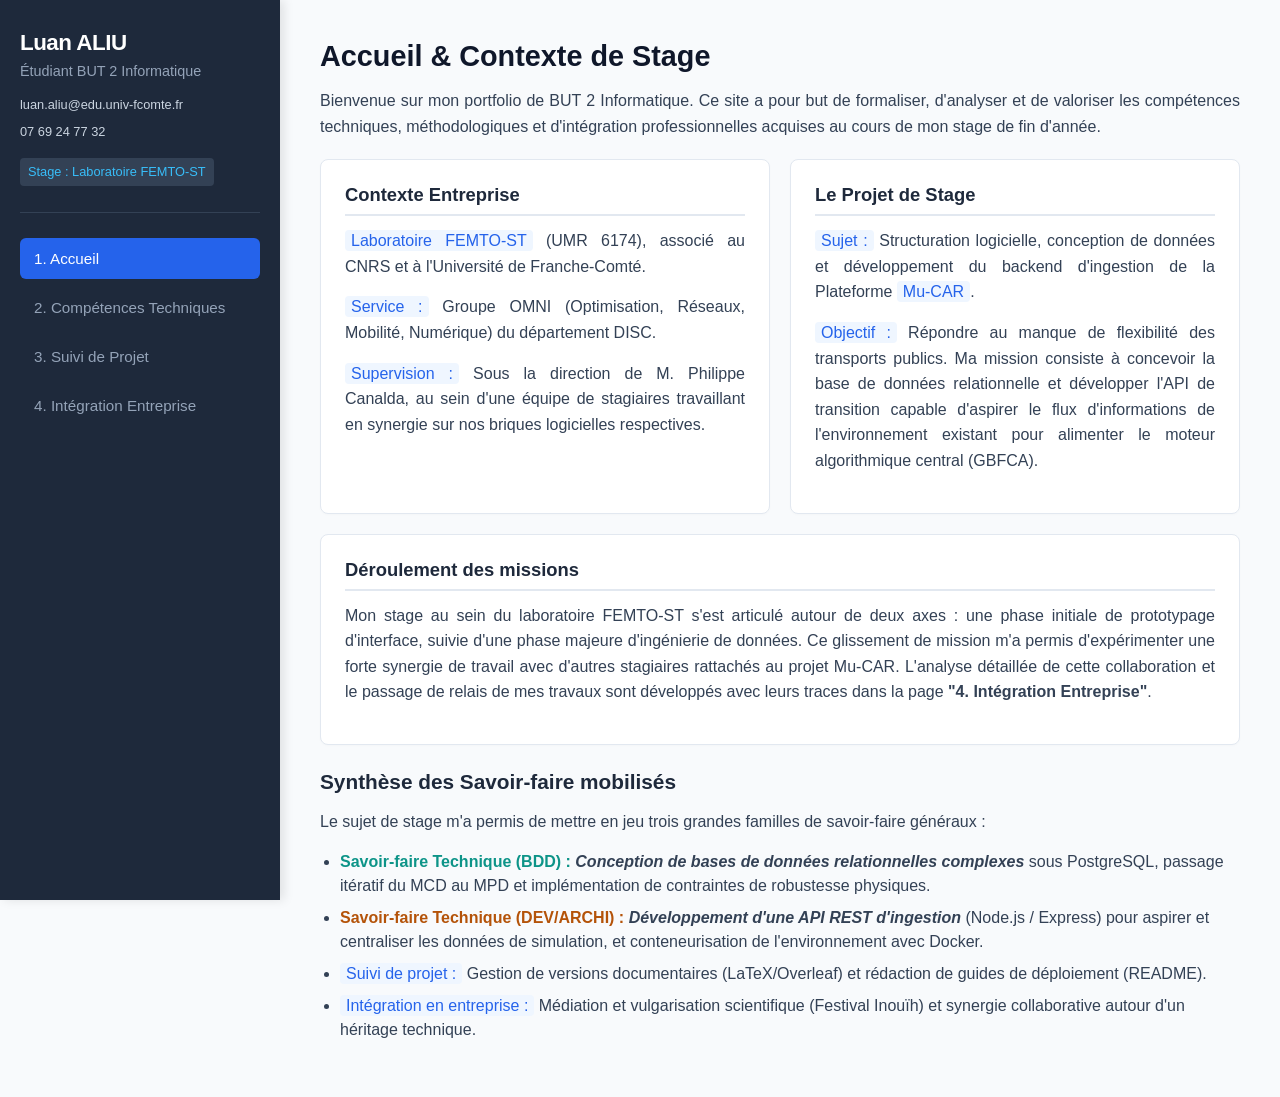
==== commit e734a9cc: "correction textes" ====
--- a/index.html
+++ b/index.html
@@ -32,8 +32,8 @@
             <div class="card">
                 <h3>Contexte Entreprise</h3>
                 <p><span class="highlight">Laboratoire FEMTO-ST</span> (UMR 6174), associé au CNRS et à l'Université de Franche-Comté.</p>
-                <p><span class="highlight">Service :</span> Département DISC, équipe de recherche OMNI (Optimisation, Réseaux, Mobilité, Numérique).</p>
-                <p><span class="highlight">Supervision :</span> Sous la direction de M. Philippe Canalda, au sein d'une équipe de stagiaires travaillant en synergie.</p>
+                <p><span class="highlight">Service :</span> Groupe OMNI (Optimisation, Réseaux, Mobilité, Numérique) du département DISC.</p>
+                <p><span class="highlight">Supervision :</span> Sous la direction de M. Philippe Canalda, au sein d'une équipe de stagiaires travaillant en synergie sur nos briques logicielles respectives.</p>
             </div>
             <div class="card">
                 <h3>Le Projet de Stage</h3>
@@ -42,15 +42,20 @@
             </div>
         </div>
 
-        <h3>Synthèse des Savoir-faire mobilisés</h3>
+        <div class="card" style="margin-top: 20px;">
+            <h3>Déroulement des missions</h3>
+            <p>Mon stage au sein du laboratoire FEMTO-ST s'est articulé autour de deux axes : une phase initiale de prototypage d'interface, suivie d'une phase majeure d'ingénierie de données. Ce glissement de mission m'a permis d'expérimenter une forte synergie de travail avec d'autres stagiaires rattachés au projet Mu-CAR. L'analyse détaillée de cette collaboration et le passage de relais de mes travaux sont développés avec leurs traces dans la page <b>"4. Intégration Entreprise"</b>.</p>
+        </div>
+
+        <h3 style="margin-top: 25px;">Synthèse des Savoir-faire mobilisés</h3>
         <p>Le sujet de stage m'a permis de mettre en jeu trois grandes familles de savoir-faire généraux :</p>
         <ul>
             <li><span class="sf-bdd">Savoir-faire Technique (BDD) :</span> <i><b>Conception de bases de données relationnelles complexes</b></i> sous PostgreSQL, passage itératif du MCD au MPD et implémentation de contraintes de robustesse physiques.</li>
             <li><span class="sf-dev">Savoir-faire Technique (DEV/ARCHI) :</span> <i><b>Développement d'une API REST d'ingestion</b></i> (Node.js / Express) pour aspirer et centraliser les données de simulation, et conteneurisation de l'environnement avec Docker.</li>
             <li><span class="highlight">Suivi de projet :</span> Gestion de versions documentaires (LaTeX/Overleaf) et rédaction de guides de déploiement (README).</li>
-            <li><span class="highlight">Intégration en entreprise :</span> Médiation et vulgarisation scientifique (Festival Inouïh) et synergie d'équipe autour d'un héritage technique.</li>
+            <li><span class="highlight">Intégration en entreprise :</span> Médiation et vulgarisation scientifique (Festival Inouïh) et synergie collaborative autour d'un héritage technique.</li>
         </ul>
     </div>
-    <script src="js/app.js"></script>
+
 </body>
 </html>
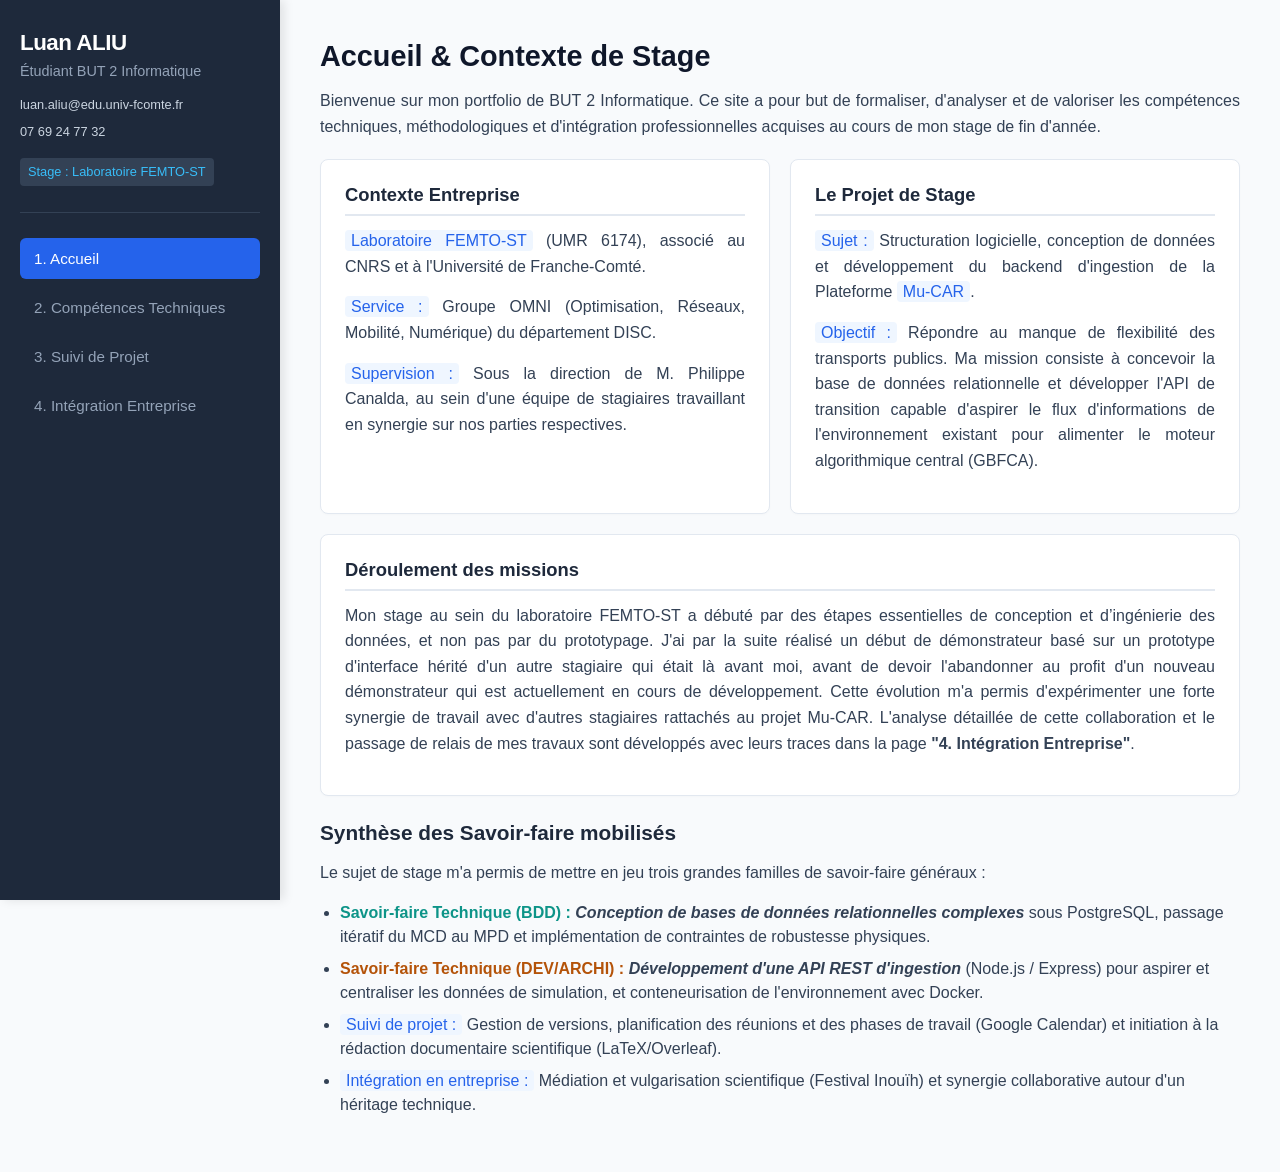
==== commit b8925c52: "maj du contenu" ====
--- a/index.html
+++ b/index.html
@@ -33,7 +33,7 @@
                 <h3>Contexte Entreprise</h3>
                 <p><span class="highlight">Laboratoire FEMTO-ST</span> (UMR 6174), associé au CNRS et à l'Université de Franche-Comté.</p>
                 <p><span class="highlight">Service :</span> Groupe OMNI (Optimisation, Réseaux, Mobilité, Numérique) du département DISC.</p>
-                <p><span class="highlight">Supervision :</span> Sous la direction de M. Philippe Canalda, au sein d'une équipe de stagiaires travaillant en synergie sur nos briques logicielles respectives.</p>
+                <p><span class="highlight">Supervision :</span> Sous la direction de M. Philippe Canalda, au sein d'une équipe de stagiaires travaillant en synergie sur nos parties respectives.</p>
             </div>
             <div class="card">
                 <h3>Le Projet de Stage</h3>
@@ -44,7 +44,7 @@
 
         <div class="card" style="margin-top: 20px;">
             <h3>Déroulement des missions</h3>
-            <p>Mon stage au sein du laboratoire FEMTO-ST s'est articulé autour de deux axes : une phase initiale de prototypage d'interface, suivie d'une phase majeure d'ingénierie de données. Ce glissement de mission m'a permis d'expérimenter une forte synergie de travail avec d'autres stagiaires rattachés au projet Mu-CAR. L'analyse détaillée de cette collaboration et le passage de relais de mes travaux sont développés avec leurs traces dans la page <b>"4. Intégration Entreprise"</b>.</p>
+            <p>Mon stage au sein du laboratoire FEMTO-ST a débuté par des étapes essentielles de conception et d’ingénierie des données, et non pas par du prototypage. J'ai par la suite réalisé un début de démonstrateur basé sur un prototype d'interface hérité d'un autre stagiaire qui était là avant moi, avant de devoir l'abandonner au profit d'un nouveau démonstrateur qui est actuellement en cours de développement. Cette évolution m'a permis d'expérimenter une forte synergie de travail avec d'autres stagiaires rattachés au projet Mu-CAR. L'analyse détaillée de cette collaboration et le passage de relais de mes travaux sont développés avec leurs traces dans la page <b>"4. Intégration Entreprise"</b>.</p>
         </div>
 
         <h3 style="margin-top: 25px;">Synthèse des Savoir-faire mobilisés</h3>
@@ -52,7 +52,7 @@
         <ul>
             <li><span class="sf-bdd">Savoir-faire Technique (BDD) :</span> <i><b>Conception de bases de données relationnelles complexes</b></i> sous PostgreSQL, passage itératif du MCD au MPD et implémentation de contraintes de robustesse physiques.</li>
             <li><span class="sf-dev">Savoir-faire Technique (DEV/ARCHI) :</span> <i><b>Développement d'une API REST d'ingestion</b></i> (Node.js / Express) pour aspirer et centraliser les données de simulation, et conteneurisation de l'environnement avec Docker.</li>
-            <li><span class="highlight">Suivi de projet :</span> Gestion de versions documentaires (LaTeX/Overleaf) et rédaction de guides de déploiement (README).</li>
+            <li><span class="highlight">Suivi de projet :</span> Gestion de versions, planification des réunions et des phases de travail (Google Calendar) et initiation à la rédaction documentaire scientifique (LaTeX/Overleaf).</li>
             <li><span class="highlight">Intégration en entreprise :</span> Médiation et vulgarisation scientifique (Festival Inouïh) et synergie collaborative autour d'un héritage technique.</li>
         </ul>
     </div>
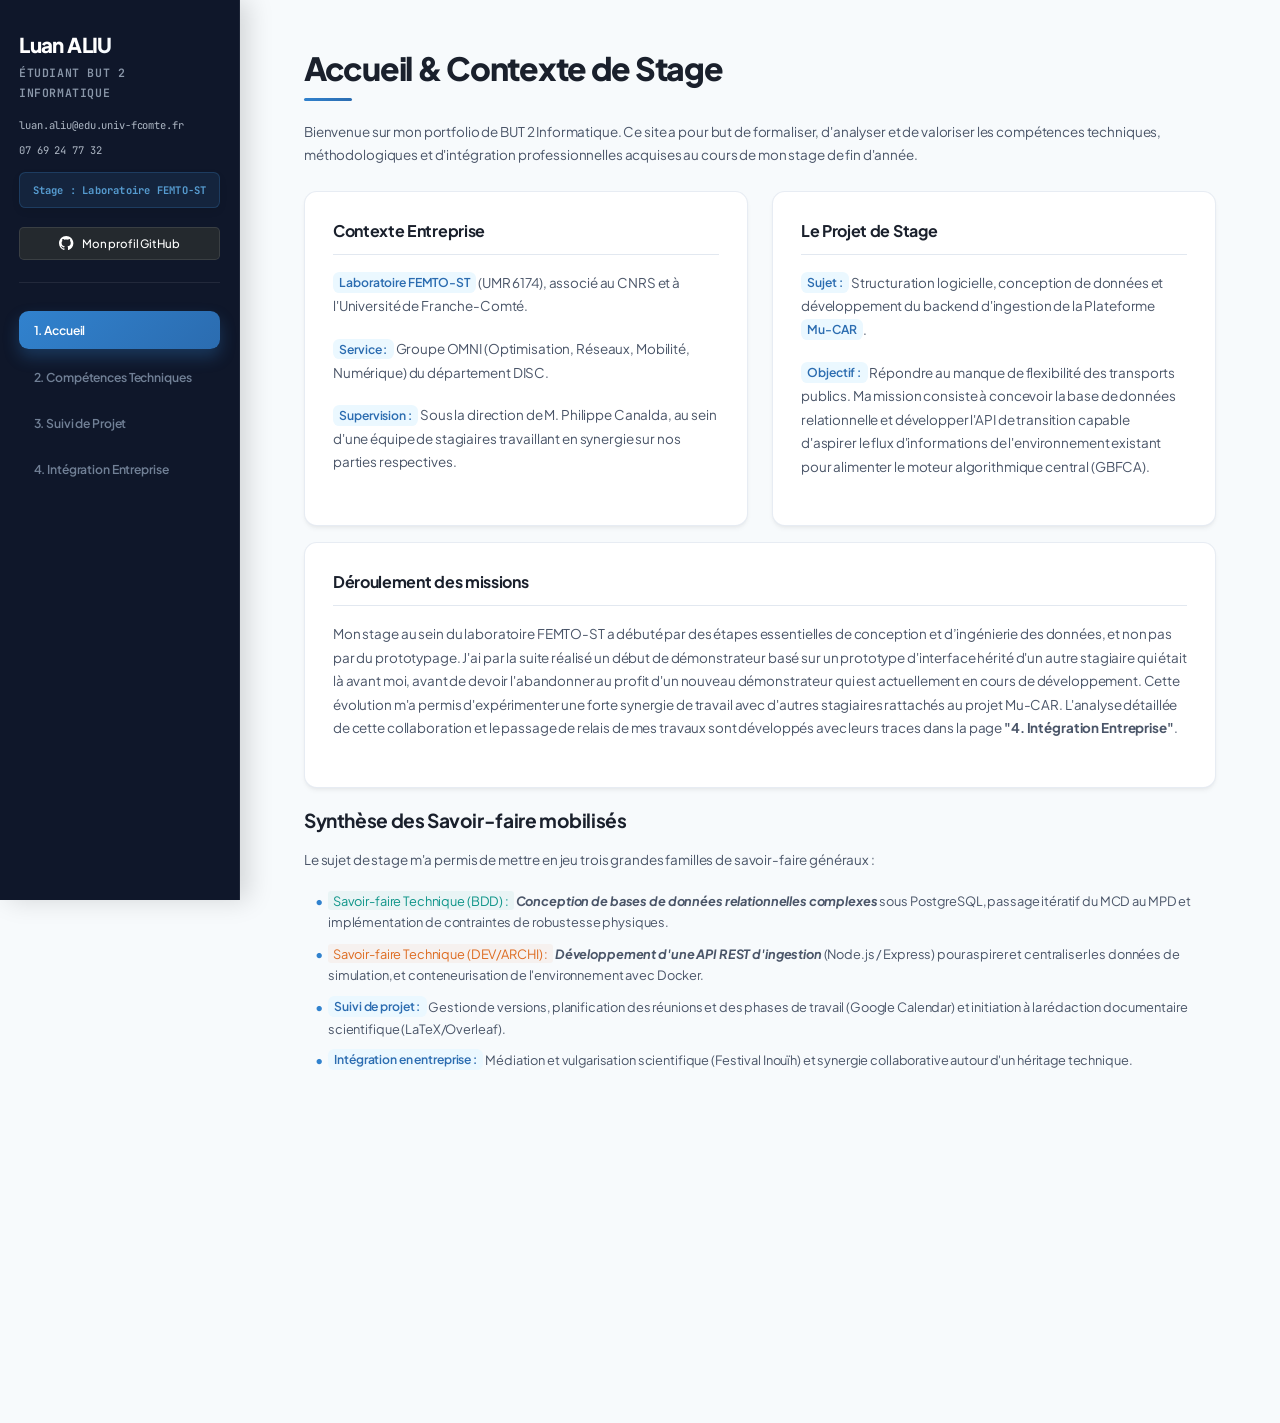
==== commit 347b9851: "ajout lien github" ====
--- a/index.html
+++ b/index.html
@@ -15,6 +15,12 @@
             <p>luan.aliu@edu.univ-fcomte.fr</p>
             <p>07 69 24 77 32</p>
             <p class="lab-info">Stage : Laboratoire FEMTO-ST</p>
+            <a href="https://github.com/aliuluan" target="_blank" class="github-btn">
+                <svg viewBox="0 0 24 24" class="github-icon">
+                    <path d="M12 0c-6.626 0-12 5.373-12 12 0 5.302 3.438 9.8 8.207 11.387.599.111.793-.261.793-.577v-2.234c-3.338.726-4.033-1.416-4.033-1.416-.546-1.387-1.333-1.756-1.333-1.756-1.089-.745.083-.729.083-.729 1.205.084 1.839 1.237 1.839 1.237 1.07 1.834 2.807 1.304 3.492.997.107-.775.418-1.305.762-1.604-2.665-.305-5.467-1.334-5.467-5.931 0-1.311.469-2.381 1.236-3.221-.124-.303-.535-1.524.117-3.176 0 0 1.008-.322 3.301 1.23.957-.266 1.983-.399 3.003-.404 1.02.005 2.047.138 3.006.404 2.291-1.552 3.297-1.23 3.297-1.23.653 1.653.242 2.874.118 3.176.77.84 1.235 1.911 1.235 3.221 0 4.609-2.807 5.624-5.479 5.921.43.372.823 1.102.823 2.222v3.293c0 .319.192.694.801.576 4.765-1.589 8.199-6.086 8.199-11.386 0-6.627-5.373-12-12-12z"/>
+                </svg>
+                Mon profil GitHub
+            </a>
         </div>
         <nav class="main-nav">
             <a href="index.html" class="nav-link active">1. Accueil</a>
--- a/css/style.css
+++ b/css/style.css
@@ -1,19 +1,33 @@
 /* ==========================================================================
-   1. VARIABLES ET CONFIGURATION GÉNÉRALE
-   ========================================================================== */
+   1. VARIABLES, POLICES ET CONFIGURATION GÉNÉRALE
+   ========================================================================== */
+@import url('https://fonts.googleapis.com/css2?family=Plus+Jakarta+Sans:wght@400;500;600;700;800&family=JetBrains+Mono:wght@400;500;600&display=swap');
+
 :root {
-    --primary-color: #2563eb;       /* Bleu principal */
-    --primary-hover: #1d4ed8;       /* Bleu survol */
-    --bg-main: #f8fafc;             /* Fond de la page */
-    --bg-sidebar: #1e293b;          /* Fond de la navigation (sombre) */
-    --text-main: #334155;           /* Couleur du texte principal */
-    --text-muted: #64748b;          /* Texte secondaire */
-    --border-color: #e2e8f0;        /* Couleur des bordures */
+    /* Palette Haute Fidélité (Style SaaS / Laboratoire Moderne) */
+    --primary: #3182ce;             /* Bleu Électrique Scientifique */
+    --primary-gradient: linear-gradient(135deg, #3182ce 0%, #2b6cb0 100%);
+    --bg-main: #f7fafc;             /* Gris ultra clair chirurgical */
+    --bg-card: #ffffff;
+    --bg-sidebar: #0f172a;          /* Bleu-noir d'espace de travail (Slate 900) */
     
-    /* Couleurs thématiques pour le marquage des savoir-faire */
-    --color-bdd: #0d9488;           /* Sarcelle / Teal */
-    --color-dev: #b45309;           /* Ambre / Orange foncé */
-    --color-archi: #6d28d9;         /* Violet */
+    /* Typographie */
+    --text-main: #4a5568;           /* Slate 700 pour une lecture fluide */
+    --text-dark: #1a202c;           /* Titres profonds */
+    --text-muted: #718096;
+    --border-color: #e2e8f0;
+    
+    /* Thématiques Spécifiques (Savoir-faire adoucis et pro) */
+    --color-bdd: #0d9488;
+    --color-dev: #dd6b20;
+    --color-archi: #805ad5;
+    
+    /* Éléments de design global */
+    --radius-lg: 16px;
+    --radius-md: 12px;
+    --radius-sm: 8px;
+    --shadow-subtle: 0 4px 6px -1px rgba(0, 0, 0, 0.05), 0 2px 4px -1px rgba(0, 0, 0, 0.03);
+    --shadow-hover: 0 20px 25px -5px rgba(0, 0, 0, 0.07), 0 10px 10px -5px rgba(0, 0, 0, 0.04);
 }
 
 * {
@@ -22,22 +36,28 @@
     padding: 0;
 }
 
+html {
+    zoom: 80%;
+}
+
 body {
-    font-family: -apple-system, BlinkMacSystemFont, "Segoe UI", Roboto, Helvetica, Arial, sans-serif;
+    font-family: 'Plus Jakarta Sans', -apple-system, sans-serif;
     color: var(--text-main);
     background-color: var(--bg-main);
     display: flex;
     min-height: 100vh;
-}
-
-/* ==========================================================================
-   2. STRUCTURE DE LA BARRE LATÉRALE (ENTÊTE FIXE)
+    -webkit-font-smoothing: antialiased;
+    letter-spacing: -0.01em;
+}
+
+/* ==========================================================================
+   2. STRUCTURE DE LA BARRE LATÉRALE (DASHBOARD DARK MODE)
    ========================================================================== */
 #sidebar {
-    width: 280px;
+    width: 300px;
     background-color: var(--bg-sidebar);
     color: #ffffff;
-    padding: 30px 20px;
+    padding: 40px 24px;
     position: fixed;
     top: 0;
     bottom: 0;
@@ -45,308 +65,525 @@
     display: flex;
     flex-direction: column;
     z-index: 100;
-    box-shadow: 4px 0 10px rgba(0, 0, 0, 0.1);
+    border-right: 1px solid rgba(255, 255, 255, 0.06);
+    box-shadow: 10px 0 30px rgba(0, 0, 0, 0.15);
 }
 
 #profile-header {
-    border-bottom: 1px solid #334155;
-    padding-bottom: 20px;
-    margin-bottom: 25px;
+    border-bottom: 1px solid rgba(255, 255, 255, 0.08);
+    padding-bottom: 28px;
+    margin-bottom: 35px;
 }
 
 #profile-header h1 {
-    font-size: 1.4rem;
+    font-size: 1.6rem;
+    font-weight: 800;
+    letter-spacing: -0.03em;
+    background: linear-gradient(120deg, #fff 40%, #90cdf4);
+    -webkit-background-clip: text;
+    -webkit-text-fill-color: transparent;
+    margin-bottom: 6px;
+}
+
+#profile-header .title-sub {
+    color: #a0aec0;
+    font-size: 0.9rem;
+    font-weight: 600;
+    margin-bottom: 16px;
+    text-transform: uppercase;
+    letter-spacing: 0.05em;
+}
+
+#profile-header p {
+    font-size: 0.82rem;
+    color: #cbd5e1;
+    margin-bottom: 8px;
+    font-family: 'JetBrains Mono', monospace;
+    display: flex;
+    align-items: center;
+    opacity: 0.85;
+}
+
+#profile-header .lab-info {
+    margin-top: 16px;
+    display: block;
+    text-align: center;
+    background: rgba(66, 153, 225, 0.12);
+    border: 1px solid rgba(66, 153, 225, 0.25);
+    padding: 10px;
+    border-radius: var(--radius-sm);
     font-weight: 700;
-    letter-spacing: -0.5px;
-    margin-bottom: 4px;
-}
-
-#profile-header .title-sub {
-    color: #94a3b8;
-    font-size: 0.9rem;
+    font-size: 0.82rem;
+    color: #63b3ed;
+    letter-spacing: 0.02em;
+    box-shadow: 0 4px 12px rgba(0,0,0,0.1);
+}
+
+/* Liens de la navigation principale */
+.main-nav {
+    display: flex;
+    flex-direction: column;
+    gap: 10px;
+}
+
+.nav-link {
+    color: #718096;
+    text-decoration: none;
+    padding: 14px 18px;
+    border-radius: var(--radius-md);
+    font-size: 0.95rem;
+    font-weight: 600;
+    display: flex;
+    align-items: center;
+    transition: all 0.25s cubic-bezier(0.4, 0, 0.2, 1);
+    position: relative;
+}
+
+.nav-link:hover {
+    background-color: rgba(255, 255, 255, 0.04);
+    color: #ffffff;
+    transform: translateX(4px);
+}
+
+.nav-link.active {
+    background: var(--primary-gradient);
+    color: #ffffff;
+    box-shadow: 0 10px 20px rgba(49, 130, 206, 0.3);
+}
+
+/* ==========================================================================
+   3. ZONE DE CONTENU PRINCIPALE (AÉRÉE ET IMPOSANTE)
+   ========================================================================== */
+#main-content {
+    margin-left: 300px;
+    flex-grow: 1;
+    padding: 60px 80px;
+    max-width: 1300px;
+}
+
+h2 {
+    font-size: 2.5rem;
+    color: var(--text-dark);
+    margin-bottom: 24px;
+    font-weight: 800;
+    letter-spacing: -0.04em;
+    position: relative;
+}
+
+/* Petite barre d'accentuation sous le titre principal */
+h2::after {
+    content: '';
+    display: block;
+    width: 60px;
+    height: 4px;
+    background: var(--primary-gradient);
+    border-radius: 2px;
+    margin-top: 12px;
+}
+
+h3 {
+    font-size: 1.5rem;
+    color: var(--text-dark);
+    margin-top: 50px;
+    margin-bottom: 20px;
+    font-weight: 700;
+    letter-spacing: -0.02em;
+}
+
+h4 {
+    font-size: 1.1rem;
+    color: var(--text-dark);
     margin-bottom: 12px;
-}
-
-#profile-header p {
-    font-size: 0.8rem;
-    color: #cbd5e1;
-    margin-bottom: 6px;
-}
-
-#profile-header .lab-info {
-    margin-top: 10px;
+    font-weight: 700;
+}
+
+p {
+    font-size: 1.05rem;
+    line-height: 1.75;
+    margin-bottom: 24px;
+    color: var(--text-main);
+    text-align: left; /* Plus moderne et naturel que "justify" sur le web */
+}
+
+ul {
+    margin-bottom: 24px;
+    padding-left: 24px;
+}
+
+li {
+    margin-bottom: 12px;
+    line-height: 1.7;
+    position: relative;
+    list-style-type: none;
+    padding-left: 6px;
+}
+
+/* Puces personnalisées minimalistes */
+li::before {
+    content: "•";
+    color: var(--primary);
+    font-weight: bold;
     display: inline-block;
-    background-color: #334155;
-    padding: 4px 8px;
-    border-radius: 4px;
-    font-weight: 500;
-    color: #38bdf8;
-}
-
-/* Navigation principale entre les 4 pages */
-.main-nav {
-    display: flex;
-    flex-direction: column;
-    gap: 8px;
-}
-
-.nav-link {
-    color: #94a3b8;
-    text-decoration: none;
-    padding: 12px 14px;
+    width: 1em;
+    margin-left: -1em;
+}
+
+/* Inline Code / Balises TT */
+tt {
+    background-color: #edf2f7;
+    padding: 3px 8px;
     border-radius: 6px;
-    font-size: 0.95rem;
-    font-weight: 500;
-    transition: all 0.2s ease;
-}
-
-.nav-link:hover {
-    background-color: #334155;
-    color: #ffffff;
-}
-
-.nav-link.active {
-    background-color: var(--primary-color);
-    color: #ffffff;
-}
-
-/* ==========================================================================
-   3. ZONE DE CONTENU PRINCIPALE
-   ========================================================================== */
-#main-content {
-    margin-left: 280px; /* Décale le contenu pour laisser la place au menu fixe */
-    flex-grow: 1;
-    padding: 40px;
-    max-width: 1100px;
-}
-
-h2 {
-    font-size: 1.8rem;
-    color: #0f172a;
-    margin-bottom: 15px;
-    font-weight: 700;
-}
-
-h3 {
-    font-size: 1.3rem;
-    color: #1e293b;
+    font-family: 'JetBrains Mono', monospace;
+    font-size: 0.88rem;
+    color: #2d3748;
+    border: 1px solid #e2e8f0;
+}
+
+/* ==========================================================================
+   4. COMPOSANTS ET CARTES (GLASSMORPHISM / ELEVATION)
+   ========================================================================== */
+.flex-container {
+    display: flex;
+    gap: 30px;
     margin-top: 30px;
-    margin-bottom: 15px;
-    font-weight: 600;
-}
-
-h4 {
-    font-size: 1rem;
-    color: #0f172a;
-    margin-bottom: 10px;
-    font-weight: 600;
-}
-
-p {
-    font-size: 1rem;
-    line-height: 1.6;
-    margin-bottom: 15px;
-    text-align: justify;
-}
-
-ul {
-    margin-bottom: 15px;
-    padding-left: 20px;
-}
-
-li {
-    margin-bottom: 8px;
-    line-height: 1.5;
-}
-
-/* ==========================================================================
-   4. COMPOSANTS ET CARTES (CARDS)
-   ========================================================================== */
-.flex-container {
-    display: flex;
-    gap: 20px;
-    margin-top: 20px;
 }
 
 .card {
-    background: #ffffff;
-    border: 1px solid var(--border-color);
-    border-radius: 8px;
-    padding: 24px;
+    background: var(--bg-card);
+    border: 1px solid rgba(226, 232, 240, 0.8);
+    border-radius: var(--radius-lg);
+    padding: 35px;
     flex: 1;
-    box-shadow: 0 1px 3px rgba(0,0,0,0.02);
+    box-shadow: var(--shadow-subtle);
+    transition: transform 0.3s cubic-bezier(0.16, 1, 0.3, 1), box-shadow 0.3s ease;
+}
+
+.card:hover {
+    transform: translateY(-6px);
+    box-shadow: var(--shadow-hover);
 }
 
 .card h3 {
     margin-top: 0;
-    margin-bottom: 12px;
-    font-size: 1.15rem;
-    border-bottom: 2px solid var(--border-color);
-    padding-bottom: 8px;
-}
-
-/* Éléments de mise en valeur (Mots-clés / Badges) */
+    margin-bottom: 20px;
+    font-size: 1.25rem;
+    border-bottom: 1px solid var(--border-color);
+    padding-bottom: 16px;
+    color: var(--text-dark);
+}
+
+/* Éléments mis en avant */
 .highlight {
-    background-color: #eff6ff;
-    color: var(--primary-color);
-    padding: 2px 6px;
-    border-radius: 4px;
-    font-weight: 500;
-}
-
+    background-color: #ebf8ff;
+    color: #2b6cb0;
+    padding: 3px 8px;
+    border-radius: var(--radius-sm);
+    font-weight: 600;
+    font-size: 0.95rem;
+}
+
+/* Badges Évolutifs Style "Pilule" */
 .badge {
     display: inline-block;
-    background-color: #22c55e;
-    color: #ffffff;
     font-size: 0.8rem;
     font-weight: 700;
-    padding: 4px 8px;
-    border-radius: 4px;
-    margin-top: 5px;
-}
-
-/* ==========================================================================
-   5. NAVIGATION DES SOUS-PAGES (ONGLETS INTERNES)
+    padding: 6px 14px;
+    border-radius: 30px;            /* Forme capsule moderne */
+    margin-top: 8px;
+    margin-right: 6px;
+    letter-spacing: -0.01em;
+    box-shadow: 0 1px 2px rgba(0, 0, 0, 0.02);
+}
+
+.badge[style*="background-color: #3b82f6"] {
+    background-color: #ebf0ff !important; 
+    color: #2009b4 !important;           
+    border: 1px solid #c7cbfe;
+}
+
+.badge[style*="background-color: #f59e0b"] {
+    background-color: #fffbeb !important; 
+    color: #b45309 !important;            
+    border: 1px solid #fef3c7;
+}
+
+.badge[style*="background-color: #10b981"] {
+    background-color: #f0fdf4 !important; 
+    color: #15803d !important;            
+    border: 1px solid #dcfce7;
+}
+
+.badge[style*="background-color: #64748b"] {
+    background-color: #f1f5f9 !important; 
+    color: #475569 !important;            
+    border: 1px solid #e2e8f0;
+}
+
+/* Modification inline pour correspondre aux couleurs d'évaluation */
+span[style*="color: #ef4444"], span[style*="color: #f59e0b"] {
+    background: #fff5f5;
+    color: #c53030 !important;
+    padding: 3px 10px;
+    border-radius: 20px;
+    font-size: 0.9rem;
+    border: 1px solid #fed7d7;
+}
+
+span[style*="color: #3b82f6"] {
+    background: #ebf8ff;
+    color: #2b6cb0 !important;
+    padding: 3px 10px;
+    border-radius: 20px;
+    font-size: 0.9rem;
+    border: 1px solid #bee3f8;
+}
+
+/* ==========================================================================
+   5. INTERFACE DES SOUS-PAGES (ONGLETS APPLICATIFS TYPE IDE)
    ========================================================================== */
 .sub-nav-container {
     display: flex;
-    gap: 10px;
-    border-bottom: 2px solid var(--border-color);
-    margin-bottom: 25px;
-    margin-top: 10px;
+    gap: 8px;
+    background: #edf2f7;
+    padding: 6px;
+    border-radius: var(--radius-md);
+    margin-bottom: 35px;
+    margin-top: 20px;
+    border: 1px solid #e2e8f0;
 }
 
 .sub-btn {
     background: none;
     border: none;
-    padding: 10px 16px;
+    padding: 12px 24px;
     font-size: 0.95rem;
     font-weight: 600;
     color: var(--text-muted);
     cursor: pointer;
-    border-bottom: 2px solid transparent;
-    margin-bottom: -2px;
+    border-radius: var(--radius-sm);
     transition: all 0.2s ease;
+    flex: 1;
+    text-align: center;
 }
 
 .sub-btn:hover {
-    color: var(--primary-color);
+    color: var(--text-dark);
+    background: rgba(255, 255, 255, 0.5);
 }
 
 .sub-btn.active {
-    color: var(--primary-color);
-    border-bottom-color: var(--primary-color);
-}
-
-/* Gestion de la visibilité des sous-pages dynamiques */
+    background: #ffffff;
+    color: var(--primary);
+    box-shadow: 0 4px 10px rgba(0, 0, 0, 0.05);
+}
+
 .sub-page {
     display: none;
+    animation: smoothFadeIn 0.4s cubic-bezier(0.16, 1, 0.3, 1);
 }
 
 .sub-page.active {
     display: block;
 }
 
-/* Encadré d'introduction des savoir-faire élémentaires */
+@keyframes smoothFadeIn {
+    from { opacity: 0; transform: translateY(8px); }
+    to { opacity: 1; transform: translateY(0); }
+}
+
+/* Zone récapitulative des savoir-faire d'entrée */
 .skills-list-box {
-    background-color: #f1f5f9;
-    border: 1px solid #cbd5e1;
-    border-radius: 6px;
-    padding: 16px 20px;
-    margin-bottom: 25px;
-}
-
-.skills-list-box h4 {
-    color: #334155;
-    margin-bottom: 12px;
-}
-
-/* ==========================================================================
-   6. MARQUAGE COUPE-FEU DES SAVOIR-FAIRE DANS LE TEXTE
-   ========================================================================== */
-.sf-bdd {
-    color: var(--color-bdd);
-    font-weight: 600;
-}
-
-.sf-dev {
-    color: var(--color-dev);
-    font-weight: 600;
-}
-
-.sf-archi {
-    color: var(--color-archi);
-    font-weight: 600;
-}
-
-/* ==========================================================================
-   7. STYLISATION DES TRACES DU CODE ET TEXTE BRUT
+    background: linear-gradient(145deg, #f8fafc, #edf2f7);
+    border: 1px solid var(--border-color);
+    border-radius: var(--radius-lg);
+    padding: 30px;
+    margin-bottom: 35px;
+    box-shadow: inset 0 2px 4px rgba(0,0,0,0.01);
+}
+
+/* Container du carrousel */
+.carousel-container {
+    position: relative;
+    max-width: 100%;
+    margin: 20px auto;
+    overflow: hidden;
+    border-radius: 8px;
+    box-shadow: 0 4px 6px -1px rgb(0 0 0 / 0.1);
+    background: #f8fafc;
+}
+
+/* Cacher les images par défaut */
+.carousel-slide {
+    display: none;
+    text-align: center;
+}
+
+/* Afficher l'image active */
+.carousel-slide.active {
+    display: block;
+}
+
+.carousel-slide img {
+    max-height: 500px;
+    object-fit: contain;
+    width: 100%;
+}
+
+/* Boutons de navigation (Flèches) */
+.carousel-btn {
+    position: absolute;
+    top: 50%;
+    transform: translateY(-50%);
+    background-color: rgba(15, 23, 42, 0.6);
+    color: white;
+    border: none;
+    padding: 12px 16px;
+    cursor: pointer;
+    font-size: 18px;
+    border-radius: 4px;
+    transition: background-color 0.2s;
+}
+
+.carousel-btn:hover {
+    background-color: rgba(15, 23, 42, 0.9);
+}
+
+.carousel-btn.prev { left: 10px; }
+.carousel-btn.next { right: 10px; }
+
+/* ==========================================================================
+   6. BALISAGE CHROMATIQUE DES SAVOIR-FAIRE (TEXTE)
+   ========================================================================== */
+.sf-bdd { color: var(--color-bdd); background: rgba(13, 148, 136, 0.06); padding: 2px 6px; border-radius: 4px; }
+.sf-dev { color: var(--color-dev); background: rgba(221, 107, 32, 0.06); padding: 2px 6px; border-radius: 4px; }
+.sf-archi { color: var(--color-archi); background: rgba(128, 90, 213, 0.06); padding: 2px 6px; border-radius: 4px; }
+
+/* ==========================================================================
+   7. TRACES LOGICIELLES ET REPRODUCTION DE CODE (STYLE TERMINAL DE LUXE)
    ========================================================================== */
 .trace-box {
-    background-color: #0f172a;
-    color: #f8fafc;
-    padding: 16px;
-    border-radius: 6px;
-    font-family: "Fira Code", Consolas, Monaco, monospace;
-    font-size: 0.9rem;
+    background-color: #0b0f19 !important; /* Fond ultra obscur type GitHub Dark */
+    color: #f1f5f9;
+    padding: 24px;
+    border-radius: var(--radius-md);
+    font-family: 'JetBrains Mono', monospace;
+    font-size: 0.88rem;
     overflow-x: auto;
-    margin-top: 10px;
-    border-left: 4px solid var(--primary-color);
-    line-height: 1.5;
+    margin-top: 15px;
+    border-left: 5px solid var(--primary);
+    line-height: 1.65;
+    box-shadow: 0 15px 30px rgba(0,0,0,0.1);
 }
 
 .trace-caption {
     display: block;
     font-size: 0.85rem;
     color: var(--text-muted);
-    margin-top: 6px;
-    margin-bottom: 15px;
+    margin-top: 10px;
+    margin-bottom: 30px;
     font-style: italic;
-}
-
-/* ==========================================================================
-   8. AJOUT CONFORME : STYLISATION DES TRACES VISUELLES (IMAGES & CADRES)
-   ========================================================================== */
-/* Image générique d'une trace ou illustration */
+    padding-left: 4px;
+}
+
+/* ==========================================================================
+   8. TRACES GRAPHIQUES ET BLOCS REMARQUABLES
+   ========================================================================== */
+.trace-image-wrapper {
+    background-color: #ffffff;
+    padding: 20px;
+    border: 1px solid var(--border-color);
+    border-radius: var(--radius-lg);
+    margin-top: 15px;
+    box-shadow: var(--shadow-subtle);
+}
+
 .portfolio-img {
     max-width: 100%;
     height: auto;
-    border: 1px solid #cbd5e1;
+    border-radius: var(--radius-sm);
+    display: block;
+    margin: 0 auto;
+    transition: transform 0.3s ease;
+}
+
+.trace-image-wrapper:hover .portfolio-img {
+    transform: scale(1.01);
+}
+
+/* Blocs d'informations remarquables épurés */
+.visual-callout-box {
+    background: #ebf8ff;
+    border-left: 5px solid var(--primary);
+    color: #2b6cb0;
+    padding: 20px 24px;
+    margin: 30px 0;
+    font-size: 0.98rem;
+    line-height: 1.7;
+    border-radius: 0 var(--radius-md) var(--radius-md) 0;
+    box-shadow: 0 4px 12px rgba(49, 130, 206, 0.05);
+}
+
+.visual-callout-box b {
+    color: #2c5282;
+    font-weight: 700;
+}
+
+.visual-callout-box tt {
+    background-color: rgba(255, 255, 255, 0.7);
+    border-color: rgba(49, 130, 206, 0.2);
+    color: #2b6cb0;
+}
+
+/* Ligne de séparation élégante */
+hr {
+    margin: 50px 0;
+    border: 0;
+    border-top: 1px solid var(--border-color);
+}
+
+/* ==========================================================================
+   9. AJUSTEMENTS POUR ANIMATIONS JAVASCRIPT
+   ========================================================================== */
+.card {
+    /* Indispensable pour la fluidité de l'effet 3D en JavaScript */
+    transition: transform 0.15s ease-out, box-shadow 0.3s ease;
+    transform-style: preserve-3d;
+}
+
+#main-content h3 {
+    /* Évite un saut visuel au chargement avec le Scroll Reveal */
+    will-change: transform, opacity; 
+}
+
+
+/* Bouton GitHub */
+.github-btn {
+    display: inline-flex;
+    align-items: center;
+    justify-content: center;
+    gap: 10px;
+    margin-top: 15px;
+    padding: 10px 16px;
+    background-color: #24292e;
+    color: #ffffff !important;
+    text-decoration: none;
+    font-size: 0.9rem;
+    font-weight: 500;
     border-radius: 6px;
-    box-shadow: 0 2px 5px rgba(0, 0, 0, 0.05);
-    margin-top: 5px;
-    display: block;
-}
-
-/* Conteneur pour encadrer proprement une image technique */
-.trace-image-wrapper {
-    position: relative;
-    background-color: #ffffff;
-    padding: 10px;
-    border: 1px solid var(--border-color);
-    border-radius: 8px;
-    margin-top: 10px;
-}
-
-/* Bannière d'appel pour matérialiser graphiquement les zones/points remarquables */
-.visual-callout-box {
-    background-color: #eff6ff;
-    border-left: 4px solid var(--primary-color);
-    padding: 12px 16px;
-    margin: 15px 0;
-    font-size: 0.92rem;
-    line-height: 1.5;
-    border-radius: 0 6px 6px 0;
-}
-
-.visual-callout-box b {
-    color: #1e40af;
-}
-
-.visual-callout-box tt {
-    background-color: #dbeafe;
-    padding: 1px 4px;
-    border-radius: 4px;
-    font-family: monospace;
-    font-size: 0.95rem;
+    border: 1px solid rgba(255, 255, 255, 0.1);
+    transition: background-color 0.2s, transform 0.2s;
+    width: 100%;
+    box-sizing: border-box;
+}
+
+.github-btn:hover {
+    background-color: #1b1f23;
+    transform: translateY(-1px);
+}
+
+/* Icône SVG GitHub */
+.github-icon {
+    width: 18px;
+    height: 18px;
+    fill: currentColor;
 }
